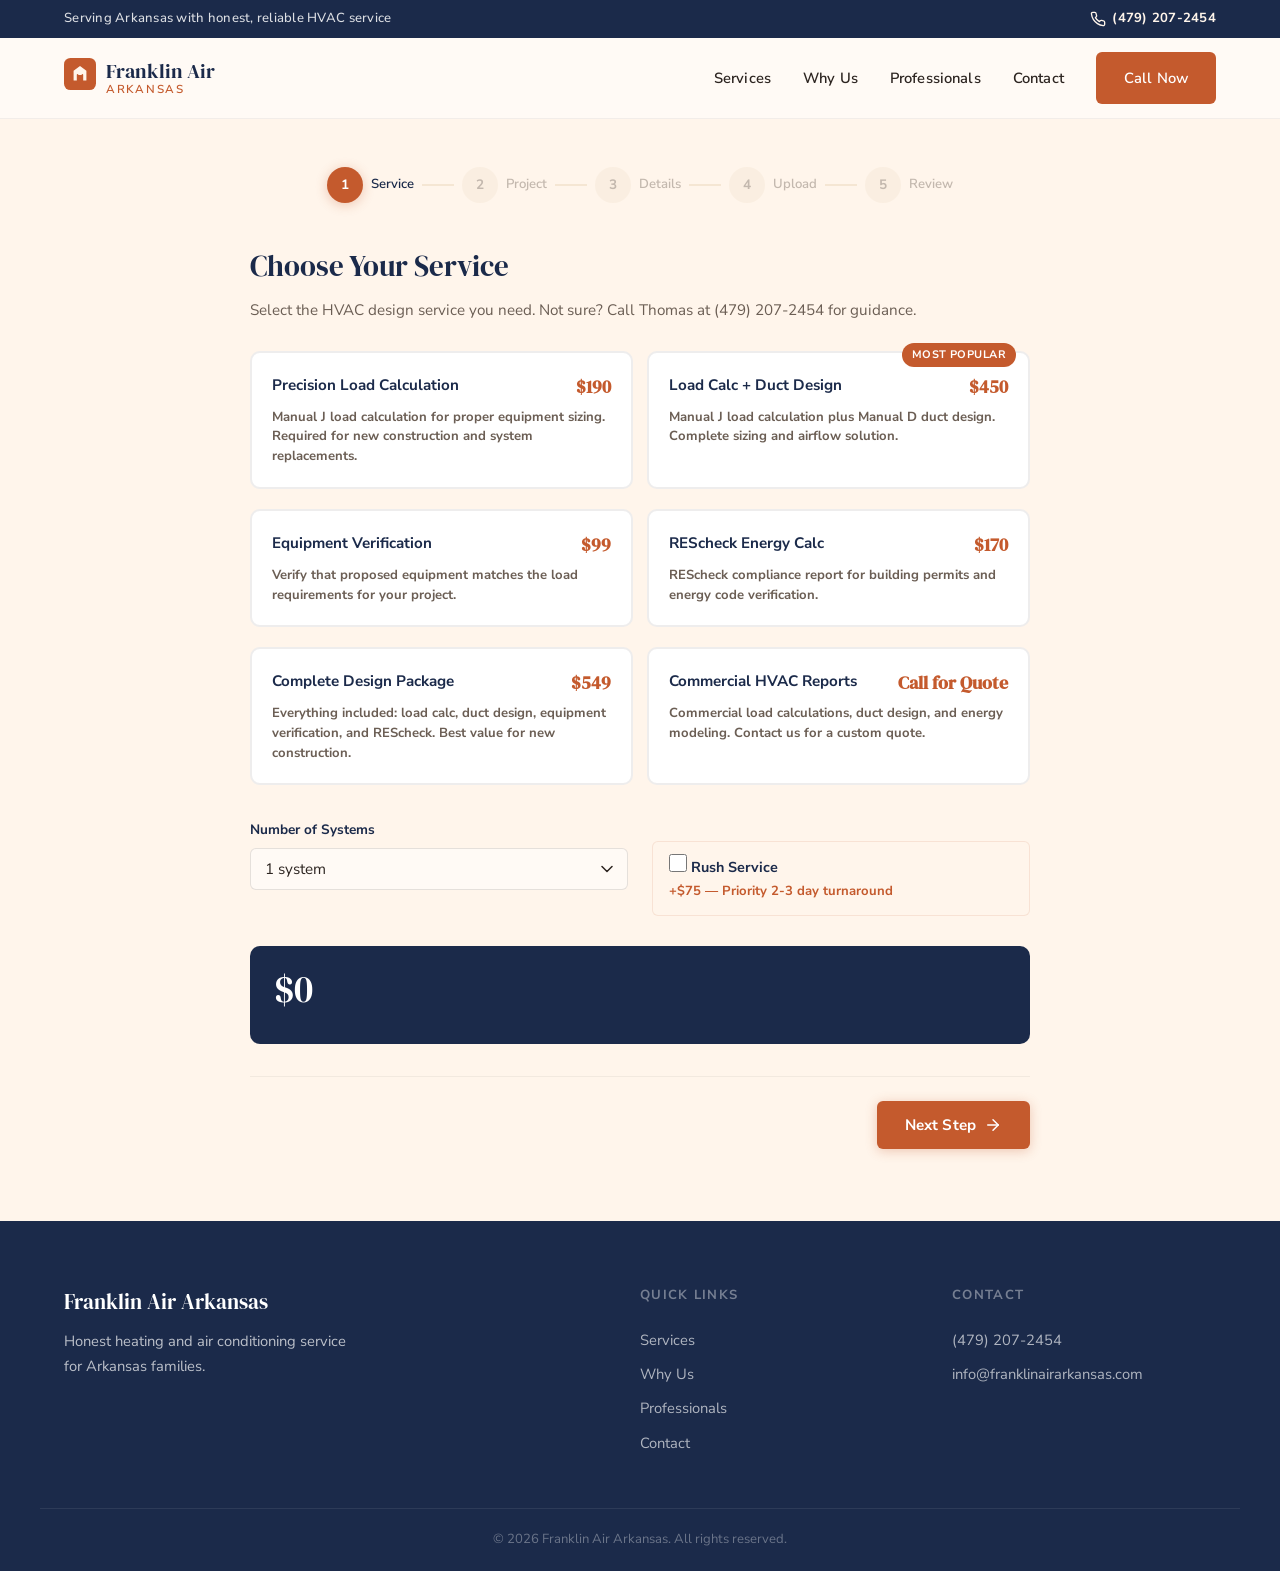
==== order.html @ 85651c77 "Add HVAC Design Order Portal — complete order wizard, customer portal, and admin dashboard Full-stac" ====
<!DOCTYPE html>
<html lang="en">
<head>
    <meta charset="UTF-8">
    <meta name="viewport" content="width=device-width, initial-scale=1.0">
    <title>Order HVAC Design Report | Franklin Air Arkansas</title>
    <meta name="description" content="Order a professional HVAC design report from Franklin Air Arkansas. Load calculations, duct design, equipment verification, and more.">

    <link rel="icon" type="image/x-icon" href="/favicon.ico">
    <link rel="icon" type="image/svg+xml" href="/favicon.svg">
    <link rel="icon" type="image/png" sizes="32x32" href="/favicon-32x32.png">
    <link rel="icon" type="image/png" sizes="16x16" href="/favicon-16x16.png">
    <link rel="apple-touch-icon" sizes="180x180" href="/apple-touch-icon.png">
    <link rel="manifest" href="/site.webmanifest">
    <meta name="theme-color" content="#C45A2D">

    <link rel="preconnect" href="https://fonts.googleapis.com">
    <link rel="preconnect" href="https://fonts.gstatic.com" crossorigin>
    <link href="https://fonts.googleapis.com/css2?family=DM+Serif+Display&family=Nunito+Sans:ital,opsz,wght@0,6..12,300..1000;1,6..12,300..1000&display=swap" rel="stylesheet">

    <link rel="stylesheet" href="css/style.css?v=5">
    <link rel="stylesheet" href="css/wizard.css?v=1">
</head>
<body>

    <!-- Top Bar -->
    <div class="top-bar">
        <div class="container top-bar-inner">
            <span class="top-bar-text">Serving Arkansas with honest, reliable HVAC service</span>
            <a href="tel:+14792072454" class="top-bar-phone">
                <svg width="16" height="16" viewBox="0 0 24 24" fill="none" stroke="currentColor" stroke-width="2" stroke-linecap="round" stroke-linejoin="round"><path d="M22 16.92v3a2 2 0 0 1-2.18 2 19.79 19.79 0 0 1-8.63-3.07 19.5 19.5 0 0 1-6-6 19.79 19.79 0 0 1-3.07-8.67A2 2 0 0 1 4.11 2h3a2 2 0 0 1 2 1.72 12.84 12.84 0 0 0 .7 2.81 2 2 0 0 1-.45 2.11L8.09 9.91a16 16 0 0 0 6 6l1.27-1.27a2 2 0 0 1 2.11-.45 12.84 12.84 0 0 0 2.81.7A2 2 0 0 1 22 16.92z"/></svg>
                (479) 207-2454
            </a>
        </div>
    </div>

    <!-- Navigation -->
    <header>
        <nav class="navbar" id="navbar">
            <div class="container nav-inner">
                <a href="/" class="logo">
                    <span class="logo-icon">
                        <svg width="32" height="32" viewBox="0 0 40 40" fill="none">
                            <rect width="40" height="40" rx="8" fill="#C45A2D"/>
                            <path d="M12 28V16l8-6 8 6v12H24v-7a1 1 0 00-1-1h-6a1 1 0 00-1 1v7h-4z" fill="#FFF5EB"/>
                            <circle cx="20" cy="18" r="2.5" stroke="#FFF5EB" stroke-width="1.5" fill="none"/>
                            <path d="M18.5 18h3M20 16.5v3" stroke="#FFF5EB" stroke-width="1"/>
                        </svg>
                    </span>
                    <span class="logo-text">
                        <span class="logo-name">Franklin Air</span>
                        <span class="logo-tagline">Arkansas</span>
                    </span>
                </a>
                <button class="nav-toggle" aria-label="Toggle navigation" id="navToggle">
                    <span></span><span></span><span></span>
                </button>
                <ul class="nav-links" id="navLinks">
                    <li><a href="/#services">Services</a></li>
                    <li><a href="/#why-us">Why Us</a></li>
                    <li><a href="/professionals.html">Professionals</a></li>
                    <li><a href="/#contact">Contact</a></li>
                    <li><a href="tel:+14792072454" class="btn btn-nav-cta">Call Now</a></li>
                </ul>
            </div>
        </nav>
    </header>

    <main>
        <section class="order-page">
            <div class="container">

                <!-- Progress Bar -->
                <div class="wizard-progress">
                    <div class="progress-step active" data-step="1">
                        <div class="step-num"><span>1</span></div>
                        <span class="step-label">Service</span>
                    </div>
                    <div class="progress-connector"></div>
                    <div class="progress-step" data-step="2">
                        <div class="step-num"><span>2</span></div>
                        <span class="step-label">Project</span>
                    </div>
                    <div class="progress-connector"></div>
                    <div class="progress-step" data-step="3">
                        <div class="step-num"><span>3</span></div>
                        <span class="step-label">Details</span>
                    </div>
                    <div class="progress-connector"></div>
                    <div class="progress-step" data-step="4">
                        <div class="step-num"><span>4</span></div>
                        <span class="step-label">Upload</span>
                    </div>
                    <div class="progress-connector"></div>
                    <div class="progress-step" data-step="5">
                        <div class="step-num"><span>5</span></div>
                        <span class="step-label">Review</span>
                    </div>
                </div>

                <div class="wizard">

                    <!-- Step 1: Service Selection -->
                    <div class="wizard-step active" data-step="1">
                        <h2>Choose Your Service</h2>
                        <p class="step-desc">Select the HVAC design service you need. Not sure? Call Thomas at (479) 207-2454 for guidance.</p>

                        <div class="service-options">
                            <label class="service-option">
                                <input type="radio" name="service_type" value="load_calc">
                                <div class="option-header">
                                    <span class="option-name">Precision Load Calculation</span>
                                    <span class="option-price">$190</span>
                                </div>
                                <div class="option-desc">Manual J load calculation for proper equipment sizing. Required for new construction and system replacements.</div>
                            </label>

                            <label class="service-option">
                                <input type="radio" name="service_type" value="load_calc_duct">
                                <span class="option-popular">Most Popular</span>
                                <div class="option-header">
                                    <span class="option-name">Load Calc + Duct Design</span>
                                    <span class="option-price">$450</span>
                                </div>
                                <div class="option-desc">Manual J load calculation plus Manual D duct design. Complete sizing and airflow solution.</div>
                            </label>

                            <label class="service-option">
                                <input type="radio" name="service_type" value="equipment_verification">
                                <div class="option-header">
                                    <span class="option-name">Equipment Verification</span>
                                    <span class="option-price">$99</span>
                                </div>
                                <div class="option-desc">Verify that proposed equipment matches the load requirements for your project.</div>
                            </label>

                            <label class="service-option">
                                <input type="radio" name="service_type" value="rescheck">
                                <div class="option-header">
                                    <span class="option-name">REScheck Energy Calc</span>
                                    <span class="option-price">$170</span>
                                </div>
                                <div class="option-desc">REScheck compliance report for building permits and energy code verification.</div>
                            </label>

                            <label class="service-option">
                                <input type="radio" name="service_type" value="complete_package">
                                <div class="option-header">
                                    <span class="option-name">Complete Design Package</span>
                                    <span class="option-price">$549</span>
                                </div>
                                <div class="option-desc">Everything included: load calc, duct design, equipment verification, and REScheck. Best value for new construction.</div>
                            </label>

                            <label class="service-option">
                                <input type="radio" name="service_type" value="commercial">
                                <div class="option-header">
                                    <span class="option-name">Commercial HVAC Reports</span>
                                    <span class="option-price">Call for Quote</span>
                                </div>
                                <div class="option-desc">Commercial load calculations, duct design, and energy modeling. Contact us for a custom quote.</div>
                            </label>
                        </div>

                        <div class="options-row">
                            <div class="option-group">
                                <label for="num_systems">Number of Systems</label>
                                <select name="num_systems" id="num_systems">
                                    <option value="1">1 system</option>
                                    <option value="2">2 systems</option>
                                    <option value="3">3 systems</option>
                                    <option value="4">4 systems</option>
                                    <option value="5">5 systems</option>
                                </select>
                            </div>
                            <div class="option-group">
                                <label class="rush-toggle">
                                    <input type="checkbox" name="rush">
                                    <span>
                                        <span class="rush-label">Rush Service</span><br>
                                        <span class="rush-price">+$75 &mdash; Priority 2-3 day turnaround</span>
                                    </span>
                                </label>
                            </div>
                        </div>

                        <div class="price-display">
                            <div class="price-amount" id="priceDisplay">$0</div>
                            <div class="price-breakdown" id="priceBreakdown"></div>
                        </div>
                    </div>

                    <!-- Step 2: Project Information -->
                    <div class="wizard-step" data-step="2">
                        <h2>Project Information</h2>
                        <p class="step-desc">Tell us about the building. This information helps Thomas produce an accurate design report.</p>

                        <div class="form-group">
                            <label for="project_type">Project Type <span class="required">*</span></label>
                            <select name="project_type" id="project_type">
                                <option value="">Select project type</option>
                                <option value="new_construction">New Construction</option>
                                <option value="existing">Existing Home</option>
                                <option value="addition">Addition / Renovation</option>
                                <option value="commercial">Commercial</option>
                            </select>
                        </div>

                        <div class="field-section">
                            <h3>Property Address</h3>
                        </div>

                        <div class="form-group">
                            <label for="address_street">Street Address <span class="required">*</span></label>
                            <input type="text" name="address_street" id="address_street" placeholder="123 Main Street">
                        </div>

                        <div class="form-row">
                            <div class="form-group">
                                <label for="address_city">City <span class="required">*</span></label>
                                <input type="text" name="address_city" id="address_city" placeholder="Fort Smith">
                            </div>
                            <div class="form-group">
                                <label for="address_state">State <span class="required">*</span></label>
                                <select name="address_state" id="address_state">
                                    <option value="">Select state</option>
                                    <option value="AR" selected>Arkansas</option>
                                    <option value="OK">Oklahoma</option>
                                    <option value="MO">Missouri</option>
                                    <option value="TX">Texas</option>
                                    <option value="TN">Tennessee</option>
                                    <option value="MS">Mississippi</option>
                                    <option value="LA">Louisiana</option>
                                    <option value="KS">Kansas</option>
                                    <option value="AL">Alabama</option>
                                    <option value="OTHER">Other</option>
                                </select>
                            </div>
                        </div>

                        <div class="form-group">
                            <label for="address_zip">ZIP Code <span class="required">*</span></label>
                            <input type="text" name="address_zip" id="address_zip" placeholder="72901" maxlength="10" style="max-width:180px;">
                        </div>

                        <div class="field-section">
                            <h3>Building Details</h3>
                        </div>

                        <div class="form-row form-row-4">
                            <div class="form-group">
                                <label for="sqft">Square Footage <span class="required">*</span></label>
                                <input type="number" name="sqft" id="sqft" placeholder="2000" min="100" max="99999">
                            </div>
                            <div class="form-group">
                                <label for="stories">Stories <span class="required">*</span></label>
                                <select name="stories" id="stories">
                                    <option value="">Select</option>
                                    <option value="1">1</option>
                                    <option value="1.5">1.5</option>
                                    <option value="2">2</option>
                                    <option value="2.5">2.5</option>
                                    <option value="3">3</option>
                                </select>
                            </div>
                            <div class="form-group">
                                <label for="bedrooms">Bedrooms <span class="required">*</span></label>
                                <select name="bedrooms" id="bedrooms">
                                    <option value="">Select</option>
                                    <option value="1">1</option>
                                    <option value="2">2</option>
                                    <option value="3">3</option>
                                    <option value="4">4</option>
                                    <option value="5">5</option>
                                    <option value="6+">6+</option>
                                </select>
                            </div>
                            <div class="form-group">
                                <label for="bathrooms">Bathrooms <span class="required">*</span></label>
                                <select name="bathrooms" id="bathrooms">
                                    <option value="">Select</option>
                                    <option value="1">1</option>
                                    <option value="1.5">1.5</option>
                                    <option value="2">2</option>
                                    <option value="2.5">2.5</option>
                                    <option value="3">3</option>
                                    <option value="3.5">3.5</option>
                                    <option value="4+">4+</option>
                                </select>
                            </div>
                        </div>

                        <div class="form-row">
                            <div class="form-group">
                                <label for="foundation">Foundation Type <span class="required">*</span></label>
                                <select name="foundation" id="foundation">
                                    <option value="">Select foundation</option>
                                    <option value="slab">Slab on Grade</option>
                                    <option value="crawlspace">Crawl Space</option>
                                    <option value="basement">Basement</option>
                                    <option value="pier">Pier and Beam</option>
                                    <option value="mixed">Mixed / Combination</option>
                                </select>
                            </div>
                            <div class="form-group" id="yearBuiltGroup" style="display:none;">
                                <label for="year_built">Year Built <span class="optional">(optional)</span></label>
                                <input type="number" name="year_built" id="year_built" placeholder="1995" min="1900" max="2030">
                            </div>
                        </div>
                    </div>

                    <!-- Step 3: Additional Details -->
                    <div class="wizard-step" data-step="3">
                        <h2>Additional Details</h2>
                        <p class="step-desc">These details help us produce the most accurate report. Fill in what you can.</p>

                        <div id="loadCalcFields">
                            <div class="field-section">
                                <h3>Building Envelope</h3>
                                <p>Information about insulation, windows, and construction</p>
                            </div>

                            <div class="form-row">
                                <div class="form-group">
                                    <label for="wall_insulation">Wall Insulation <span class="optional">(optional)</span></label>
                                    <select name="wall_insulation" id="wall_insulation">
                                        <option value="">Not sure / Unknown</option>
                                        <option value="r13">R-13 (2x4 walls)</option>
                                        <option value="r19">R-19 (2x6 walls)</option>
                                        <option value="r21">R-21 (2x6 high-density)</option>
                                        <option value="spray_foam">Spray Foam</option>
                                        <option value="none">None / Uninsulated</option>
                                    </select>
                                </div>
                                <div class="form-group">
                                    <label for="attic_insulation">Attic Insulation <span class="optional">(optional)</span></label>
                                    <select name="attic_insulation" id="attic_insulation">
                                        <option value="">Not sure / Unknown</option>
                                        <option value="r30">R-30</option>
                                        <option value="r38">R-38</option>
                                        <option value="r49">R-49</option>
                                        <option value="spray_foam">Spray Foam</option>
                                        <option value="none">None / Uninsulated</option>
                                    </select>
                                </div>
                            </div>

                            <div class="form-row">
                                <div class="form-group">
                                    <label for="window_type">Window Type <span class="optional">(optional)</span></label>
                                    <select name="window_type" id="window_type">
                                        <option value="">Not sure / Unknown</option>
                                        <option value="single">Single Pane</option>
                                        <option value="double">Double Pane</option>
                                        <option value="double_lowe">Double Pane Low-E</option>
                                        <option value="triple">Triple Pane</option>
                                    </select>
                                </div>
                                <div class="form-group">
                                    <label for="garage">Garage <span class="optional">(optional)</span></label>
                                    <select name="garage" id="garage">
                                        <option value="">Select</option>
                                        <option value="none">No Garage</option>
                                        <option value="attached">Attached</option>
                                        <option value="detached">Detached</option>
                                    </select>
                                </div>
                            </div>
                        </div>

                        <div id="equipmentFields" style="display:none;">
                            <div class="field-section">
                                <h3>Equipment Information</h3>
                                <p>Details about the proposed or existing equipment</p>
                            </div>

                            <div class="form-row">
                                <div class="form-group">
                                    <label for="equipment_brand">Equipment Brand <span class="optional">(optional)</span></label>
                                    <input type="text" name="equipment_brand" id="equipment_brand" placeholder="e.g., Carrier, Trane, Lennox">
                                </div>
                                <div class="form-group">
                                    <label for="equipment_model">Model Number <span class="optional">(optional)</span></label>
                                    <input type="text" name="equipment_model" id="equipment_model" placeholder="Model number">
                                </div>
                            </div>

                            <div class="form-group">
                                <label for="equipment_tonnage">Proposed Tonnage <span class="optional">(optional)</span></label>
                                <select name="equipment_tonnage" id="equipment_tonnage">
                                    <option value="">Not sure</option>
                                    <option value="1.5">1.5 Ton</option>
                                    <option value="2">2 Ton</option>
                                    <option value="2.5">2.5 Ton</option>
                                    <option value="3">3 Ton</option>
                                    <option value="3.5">3.5 Ton</option>
                                    <option value="4">4 Ton</option>
                                    <option value="5">5 Ton</option>
                                </select>
                            </div>
                        </div>

                        <div id="rescheckFields" style="display:none;">
                            <div class="field-section">
                                <h3>Energy Code Details</h3>
                                <p>Information needed for REScheck compliance</p>
                            </div>

                            <div class="form-group">
                                <label for="energy_code">Energy Code <span class="optional">(optional)</span></label>
                                <select name="energy_code" id="energy_code">
                                    <option value="">Not sure / Default for area</option>
                                    <option value="iecc2009">2009 IECC</option>
                                    <option value="iecc2012">2012 IECC</option>
                                    <option value="iecc2015">2015 IECC</option>
                                    <option value="iecc2018">2018 IECC</option>
                                    <option value="iecc2021">2021 IECC</option>
                                </select>
                            </div>
                        </div>

                        <div class="field-section">
                            <h3>Additional Notes</h3>
                        </div>

                        <div class="form-group">
                            <label for="notes">Anything else we should know? <span class="optional">(optional)</span></label>
                            <textarea name="notes" id="notes" rows="4" placeholder="Special requirements, deadlines, questions, existing equipment details, etc."></textarea>
                        </div>
                    </div>

                    <!-- Step 4: File Upload -->
                    <div class="wizard-step" data-step="4">
                        <h2>Upload Floor Plans</h2>
                        <p class="step-desc">Upload your floor plans, blueprints, or building drawings. PDF files work best. You can also email them later.</p>

                        <div class="file-dropzone" id="fileDropzone">
                            <div class="drop-icon">
                                <svg width="48" height="48" viewBox="0 0 24 24" fill="none" stroke="currentColor" stroke-width="1.5" stroke-linecap="round" stroke-linejoin="round">
                                    <path d="M21 15v4a2 2 0 01-2 2H5a2 2 0 01-2-2v-4"/>
                                    <polyline points="17 8 12 3 7 8"/>
                                    <line x1="12" y1="3" x2="12" y2="15"/>
                                </svg>
                            </div>
                            <div class="drop-text">Drop files here or click to browse</div>
                            <div class="drop-hint">PDF, JPG, or PNG up to 10MB each (max 5 files)</div>
                            <input type="file" id="fileInput" accept=".pdf,.jpg,.jpeg,.png,.gif,.webp" multiple style="display:none;">
                        </div>

                        <div class="file-list" id="fileList"></div>

                        <label class="email-later-check">
                            <input type="checkbox" name="email_plans_later">
                            I'll email my floor plans to info@franklinairarkansas.com later
                        </label>
                    </div>

                    <!-- Step 5: Review & Submit -->
                    <div class="wizard-step" data-step="5">
                        <h2>Review &amp; Submit</h2>
                        <p class="step-desc">Review your order details, provide your contact information, and submit.</p>

                        <div class="review-summary" id="reviewSummary"></div>

                        <div class="field-section">
                            <h3>Your Information</h3>
                        </div>

                        <div class="form-row">
                            <div class="form-group">
                                <label for="customer_name">Full Name <span class="required">*</span></label>
                                <input type="text" name="customer_name" id="customer_name" placeholder="Your full name" autocomplete="name">
                            </div>
                            <div class="form-group">
                                <label for="customer_email">Email <span class="required">*</span></label>
                                <input type="email" name="customer_email" id="customer_email" placeholder="you@example.com" autocomplete="email">
                            </div>
                        </div>

                        <div class="form-row">
                            <div class="form-group">
                                <label for="customer_phone">Phone <span class="required">*</span></label>
                                <input type="tel" name="customer_phone" id="customer_phone" placeholder="(479) 555-1234" autocomplete="tel">
                            </div>
                            <div class="form-group">
                                <label for="customer_company">Company <span class="optional">(optional)</span></label>
                                <input type="text" name="customer_company" id="customer_company" placeholder="Company name" autocomplete="organization">
                            </div>
                        </div>

                        <div class="terms-check">
                            <input type="checkbox" name="terms" id="terms">
                            <label for="terms">I agree that this is a service order. Payment details will be provided after Thomas reviews the project. Standard turnaround is 5&ndash;7 business days (rush: 2&ndash;3 days).</label>
                        </div>

                        <div id="wizardStatus" class="wizard-status"></div>
                    </div>

                    <!-- Navigation -->
                    <div class="wizard-nav">
                        <button type="button" id="wizardPrev" class="btn btn-outline-dark" style="display:none;">
                            <svg width="18" height="18" viewBox="0 0 24 24" fill="none" stroke="currentColor" stroke-width="2" stroke-linecap="round" stroke-linejoin="round"><line x1="19" y1="12" x2="5" y2="12"/><polyline points="12 19 5 12 12 5"/></svg>
                            Previous
                        </button>
                        <span></span>
                        <button type="button" id="wizardNext" class="btn btn-primary">
                            Next Step
                            <svg width="18" height="18" viewBox="0 0 24 24" fill="none" stroke="currentColor" stroke-width="2" stroke-linecap="round" stroke-linejoin="round"><line x1="5" y1="12" x2="19" y2="12"/><polyline points="12 5 19 12 12 19"/></svg>
                        </button>
                        <button type="button" id="wizardSubmit" class="btn btn-primary" style="display:none;">
                            Submit Order
                            <svg width="18" height="18" viewBox="0 0 24 24" fill="none" stroke="currentColor" stroke-width="2" stroke-linecap="round" stroke-linejoin="round"><polyline points="20 6 9 17 4 12"/></svg>
                        </button>
                    </div>

                </div>
            </div>
        </section>
    </main>

    <!-- Footer -->
    <footer class="footer">
        <div class="container footer-inner">
            <div class="footer-brand">
                <span class="footer-logo">Franklin Air Arkansas</span>
                <p>Honest heating and air conditioning service for Arkansas families.</p>
            </div>
            <div class="footer-links">
                <h4>Quick Links</h4>
                <a href="/#services">Services</a>
                <a href="/#why-us">Why Us</a>
                <a href="/professionals.html">Professionals</a>
                <a href="/#contact">Contact</a>
            </div>
            <div class="footer-contact">
                <h4>Contact</h4>
                <a href="tel:+14792072454">(479) 207-2454</a>
                <a href="mailto:info&#64;franklinairarkansas.com">info&#64;franklinairarkansas.com</a>
            </div>
        </div>
        <div class="footer-bottom">
            <div class="container">
                <p>&copy; 2026 Franklin Air Arkansas. All rights reserved.</p>
            </div>
        </div>
    </footer>

    <script src="js/main.js?v=5"></script>
    <script src="js/wizard.js?v=1"></script>
</body>
</html>
---- css/style.css ----
/* ============================================
   FRANKLIN AIR ARKANSAS
   Warm Southern Professional HVAC
   ============================================ */

/* --- Reset & Variables --- */
*, *::before, *::after {
    margin: 0;
    padding: 0;
    box-sizing: border-box;
}

:root {
    /* Warm earth tones - trustworthy, approachable, professional */
    --copper: #C45A2D;
    --copper-dark: #A3461E;
    --copper-light: #D97B4F;
    --navy: #1B2A4A;
    --navy-light: #2A3D6B;
    --cream: #FFF5EB;
    --cream-dark: #F5E6D3;
    --warm-white: #FFFAF5;
    --warm-gray: #6B5E54;
    --warm-gray-light: #9B8E84;
    --charcoal: #2C2420;
    --success: #3D8B5E;
    --shadow-sm: 0 1px 3px rgba(44, 36, 32, 0.08);
    --shadow-md: 0 4px 16px rgba(44, 36, 32, 0.1);
    --shadow-lg: 0 8px 32px rgba(44, 36, 32, 0.12);
    --shadow-xl: 0 16px 48px rgba(44, 36, 32, 0.16);
    --radius-sm: 6px;
    --radius-md: 10px;
    --radius-lg: 16px;
    --radius-xl: 24px;
    --font-display: 'DM Serif Display', Georgia, serif;
    --font-body: 'Nunito Sans', -apple-system, BlinkMacSystemFont, sans-serif;
}

html {
    scroll-behavior: smooth;
    -webkit-font-smoothing: antialiased;
}

body {
    font-family: var(--font-body);
    line-height: 1.65;
    color: var(--charcoal);
    background: var(--warm-white);
    overflow-x: hidden;
}

.container {
    max-width: 1200px;
    margin: 0 auto;
    padding: 0 24px;
}

img { max-width: 100%; display: block; }
a { color: inherit; }

/* --- Animations --- */
@keyframes fadeInUp {
    from { opacity: 0; transform: translateY(24px); }
    to { opacity: 1; transform: translateY(0); }
}

@keyframes fadeIn {
    from { opacity: 0; }
    to { opacity: 1; }
}

@keyframes slideDown {
    from { opacity: 0; transform: translateY(-12px); }
    to { opacity: 1; transform: translateY(0); }
}

@keyframes pulse {
    0%, 100% { transform: scale(1); }
    50% { transform: scale(1.05); }
}

@keyframes shimmer {
    0% { background-position: -200% 0; }
    100% { background-position: 200% 0; }
}

[data-animate] {
    opacity: 0;
    transform: translateY(24px);
    transition: opacity 0.6s ease, transform 0.6s ease;
    animation: fadeInUp 0.6s ease forwards;
    animation-delay: 0.3s;
}

[data-animate].js-ready {
    animation: none;
}

[data-animate].visible {
    opacity: 1;
    transform: translateY(0);
}

/* --- Top Bar --- */
.top-bar {
    background: var(--navy);
    color: rgba(255,255,255,0.85);
    font-size: 0.82rem;
    letter-spacing: 0.02em;
    font-weight: 500;
}

.top-bar-inner {
    display: flex;
    justify-content: space-between;
    align-items: center;
    padding: 8px 24px;
}

.top-bar-phone {
    display: flex;
    align-items: center;
    gap: 6px;
    color: var(--cream);
    text-decoration: none;
    font-weight: 700;
    transition: color 0.2s;
}

.top-bar-phone:hover {
    color: var(--copper-light);
}

/* --- Navigation --- */
.navbar {
    background: var(--warm-white);
    position: sticky;
    top: 0;
    z-index: 1000;
    border-bottom: 1px solid rgba(44,36,32,0.06);
    transition: box-shadow 0.3s, background 0.3s;
}

.navbar.scrolled {
    box-shadow: var(--shadow-md);
    background: rgba(255,250,245,0.97);
    backdrop-filter: blur(8px);
    -webkit-backdrop-filter: blur(8px);
}

.nav-inner {
    display: flex;
    justify-content: space-between;
    align-items: center;
    padding: 14px 24px;
}

.logo {
    display: flex;
    align-items: center;
    gap: 10px;
    text-decoration: none;
}

.logo-text {
    display: flex;
    flex-direction: column;
    line-height: 1.15;
}

.logo-name {
    font-family: var(--font-display);
    font-size: 1.25rem;
    color: var(--navy);
}

.logo-tagline {
    font-size: 0.72rem;
    font-weight: 600;
    color: var(--copper);
    letter-spacing: 0.15em;
    text-transform: uppercase;
}

.nav-links {
    list-style: none;
    display: flex;
    gap: 32px;
    align-items: center;
}

.nav-links a {
    text-decoration: none;
    color: var(--charcoal);
    font-weight: 600;
    font-size: 0.92rem;
    letter-spacing: 0.01em;
    position: relative;
    transition: color 0.2s;
}

.nav-links a:not(.btn)::after {
    content: '';
    position: absolute;
    bottom: -4px;
    left: 0;
    width: 0;
    height: 2px;
    background: var(--copper);
    border-radius: 2px;
    transition: width 0.3s ease;
}

.nav-links a:not(.btn):hover {
    color: var(--copper);
}

.nav-links a:not(.btn):hover::after {
    width: 100%;
}

.btn-nav-cta {
    background: var(--copper);
    color: #fff !important;
    padding: 10px 22px;
    border-radius: var(--radius-sm);
    font-weight: 700;
    font-size: 0.88rem;
    transition: background 0.2s, transform 0.15s;
}

.btn-nav-cta:hover {
    background: var(--copper-dark);
    transform: translateY(-1px);
}

.btn-nav-cta::after { display: none !important; }

.nav-toggle {
    display: none;
    flex-direction: column;
    gap: 5px;
    background: none;
    border: none;
    cursor: pointer;
    padding: 4px;
}

.nav-toggle span {
    width: 24px;
    height: 2.5px;
    background: var(--charcoal);
    border-radius: 2px;
    transition: 0.3s;
}

/* --- Buttons --- */
.btn {
    display: inline-flex;
    align-items: center;
    gap: 8px;
    padding: 14px 28px;
    border-radius: var(--radius-sm);
    text-decoration: none;
    font-weight: 700;
    font-size: 0.95rem;
    letter-spacing: 0.01em;
    transition: all 0.25s ease;
    cursor: pointer;
    border: none;
    font-family: var(--font-body);
}

.btn-lg {
    padding: 16px 32px;
    font-size: 1.02rem;
}

.btn-primary {
    background: var(--copper);
    color: #fff;
    box-shadow: 0 2px 12px rgba(196, 90, 45, 0.3);
}

.btn-primary:hover {
    background: var(--copper-dark);
    box-shadow: 0 4px 20px rgba(196, 90, 45, 0.4);
    transform: translateY(-2px);
}

.btn-outline {
    background: transparent;
    color: #fff;
    border: 2px solid rgba(255,255,255,0.5);
}

.btn-outline:hover {
    background: rgba(255,255,255,0.12);
    border-color: #fff;
}

/* --- Hero --- */
.hero {
    position: relative;
    padding: 72px 0 64px;
    overflow: hidden;
    background: var(--navy);
    color: #fff;
}

.hero-bg {
    position: absolute;
    inset: 0;
    background:
        radial-gradient(ellipse 80% 60% at 70% 20%, rgba(196, 90, 45, 0.2) 0%, transparent 60%),
        radial-gradient(ellipse 60% 80% at 20% 80%, rgba(42, 61, 107, 0.4) 0%, transparent 60%),
        linear-gradient(175deg, #1B2A4A 0%, #162240 40%, #1A2844 100%);
    z-index: 0;
}

.hero-bg::before {
    content: '';
    position: absolute;
    inset: 0;
    background-image:
        radial-gradient(rgba(255,255,255,0.04) 1px, transparent 1px);
    background-size: 24px 24px;
    z-index: 1;
}

.hero-bg::after {
    content: '';
    position: absolute;
    bottom: -2px;
    left: 0;
    right: 0;
    height: 80px;
    background: linear-gradient(to top, var(--warm-white), transparent);
    z-index: 2;
}

.hero .container {
    display: flex;
    align-items: center;
    gap: 48px;
}

.hero-content {
    position: relative;
    z-index: 3;
    flex: 1;
    min-width: 0;
}

.hero-image {
    position: relative;
    z-index: 3;
    flex: 0 0 420px;
    border-radius: var(--radius-xl);
    overflow: hidden;
    box-shadow: 0 20px 60px rgba(0,0,0,0.3);
}

.hero-image img {
    width: 100%;
    height: 380px;
    object-fit: cover;
    display: block;
}

.hero-badge {
    display: inline-block;
    background: rgba(196, 90, 45, 0.2);
    border: 1px solid rgba(196, 90, 45, 0.4);
    color: var(--copper-light);
    padding: 6px 16px;
    border-radius: 50px;
    font-size: 0.82rem;
    font-weight: 700;
    letter-spacing: 0.06em;
    text-transform: uppercase;
    margin-bottom: 24px;
    animation: fadeInUp 0.6s ease both;
}

.hero h1 {
    font-family: var(--font-display);
    font-size: 3.4rem;
    line-height: 1.12;
    margin-bottom: 20px;
    font-weight: 400;
    animation: fadeInUp 0.6s ease 0.1s both;
}

.hero-accent {
    color: var(--copper-light);
}

.hero-sub {
    font-size: 1.12rem;
    line-height: 1.7;
    color: rgba(255,255,255,0.75);
    margin-bottom: 36px;
    max-width: 600px;
    animation: fadeInUp 0.6s ease 0.2s both;
}

.hero-actions {
    display: flex;
    gap: 14px;
    flex-wrap: wrap;
    margin-bottom: 48px;
    animation: fadeInUp 0.6s ease 0.3s both;
}

.hero-trust {
    display: flex;
    gap: 28px;
    flex-wrap: wrap;
    animation: fadeInUp 0.6s ease 0.4s both;
}

.trust-item {
    display: flex;
    align-items: center;
    gap: 6px;
    font-size: 0.85rem;
    font-weight: 600;
    color: rgba(255,255,255,0.6);
}

.trust-item svg {
    color: var(--copper-light);
    width: 14px;
    height: 14px;
}

/* --- Section Headers --- */
.section-header {
    text-align: center;
    margin-bottom: 44px;
}

.section-label {
    display: inline-block;
    font-size: 0.78rem;
    font-weight: 700;
    letter-spacing: 0.14em;
    text-transform: uppercase;
    color: var(--copper);
    margin-bottom: 12px;
}

.section-header h2 {
    font-family: var(--font-display);
    font-size: 2.4rem;
    line-height: 1.2;
    color: var(--navy);
    margin-bottom: 16px;
    font-weight: 400;
}

.section-desc {
    font-size: 1.05rem;
    color: var(--warm-gray);
    max-width: 580px;
    margin: 0 auto;
    line-height: 1.7;
}

/* --- Services --- */
.services {
    padding: 72px 0 64px;
    background: var(--warm-white);
}

.services-grid {
    display: grid;
    grid-template-columns: repeat(4, 1fr);
    gap: 20px;
}

.service-card {
    background: #fff;
    padding: 32px 24px;
    border-radius: var(--radius-lg);
    border: 1px solid rgba(44,36,32,0.06);
    transition: transform 0.3s ease, box-shadow 0.3s ease;
    position: relative;
    overflow: hidden;
}

.service-card::before {
    content: '';
    position: absolute;
    top: 0;
    left: 0;
    width: 4px;
    height: 0;
    background: var(--copper);
    border-radius: 0 4px 4px 0;
    transition: height 0.4s ease;
}

.service-card:hover {
    transform: translateY(-4px);
    box-shadow: var(--shadow-lg);
}

.service-card:hover::before {
    height: 100%;
}

.service-icon {
    width: 56px;
    height: 56px;
    border-radius: var(--radius-md);
    background: var(--cream);
    display: flex;
    align-items: center;
    justify-content: center;
    margin-bottom: 20px;
    color: var(--copper);
    transition: background 0.3s, color 0.3s;
}

.service-card:hover .service-icon {
    background: var(--copper);
    color: #fff;
}

.service-card h3 {
    font-family: var(--font-display);
    font-size: 1.25rem;
    color: var(--navy);
    margin-bottom: 10px;
    font-weight: 400;
}

.service-card p {
    color: var(--warm-gray);
    font-size: 0.94rem;
    line-height: 1.65;
}

/* --- Why Choose Us --- */
.why-us {
    padding: 72px 0;
    background: var(--cream);
    position: relative;
}

.why-us::before {
    content: '';
    position: absolute;
    top: 0;
    left: 0;
    right: 0;
    height: 1px;
    background: linear-gradient(to right, transparent, rgba(196,90,45,0.2), transparent);
}

.why-grid {
    display: grid;
    grid-template-columns: repeat(3, 1fr);
    gap: 28px;
}

.why-card {
    background: #fff;
    padding: 40px 32px;
    border-radius: var(--radius-lg);
    box-shadow: var(--shadow-sm);
    transition: transform 0.3s, box-shadow 0.3s;
}

.why-card:hover {
    transform: translateY(-4px);
    box-shadow: var(--shadow-lg);
}

.why-number {
    font-family: var(--font-display);
    font-size: 2.4rem;
    color: var(--copper);
    opacity: 0.25;
    margin-bottom: 16px;
    line-height: 1;
}

.why-card h3 {
    font-family: var(--font-display);
    font-size: 1.2rem;
    color: var(--navy);
    margin-bottom: 12px;
    font-weight: 400;
}

.why-card p {
    color: var(--warm-gray);
    font-size: 0.94rem;
    line-height: 1.65;
}

/* --- About --- */
.about {
    padding: 72px 0;
    background: var(--warm-white);
}

.about-inner {
    display: grid;
    grid-template-columns: 1fr 1fr;
    gap: 64px;
    align-items: center;
}

.about-text .section-label {
    display: block;
    text-align: left;
}

.about-text h2 {
    font-family: var(--font-display);
    font-size: 2.2rem;
    color: var(--navy);
    margin-bottom: 20px;
    font-weight: 400;
}

.about-text p {
    color: var(--warm-gray);
    font-size: 1rem;
    line-height: 1.75;
    margin-bottom: 16px;
}

.about-text .btn {
    margin-top: 12px;
}

.about-visual {
    display: flex;
    flex-direction: column;
    gap: 24px;
}

.about-image {
    border-radius: var(--radius-lg);
    overflow: hidden;
    box-shadow: var(--shadow-lg);
}

.about-image img {
    width: 100%;
    height: 280px;
    object-fit: cover;
    display: block;
}

.about-stats {
    display: grid;
    grid-template-columns: 1fr 1fr;
    gap: 20px;
}

.stat-card {
    background: var(--cream);
    border-radius: var(--radius-md);
    padding: 28px 24px;
    display: flex;
    flex-direction: column;
    gap: 14px;
    transition: transform 0.3s, box-shadow 0.3s;
    border: 1px solid rgba(196, 90, 45, 0.08);
}

.stat-card:hover {
    transform: translateY(-3px);
    box-shadow: var(--shadow-md);
}

.stat-icon {
    color: var(--copper);
}

.stat-label {
    font-weight: 700;
    font-size: 0.9rem;
    color: var(--navy);
    line-height: 1.3;
}

/* --- CTA Banner --- */
.cta-banner {
    background: var(--copper);
    padding: 64px 0;
    position: relative;
    overflow: hidden;
}

.cta-banner::before {
    content: '';
    position: absolute;
    inset: 0;
    background:
        radial-gradient(ellipse at 0% 50%, rgba(255,255,255,0.08), transparent 50%),
        radial-gradient(ellipse at 100% 50%, rgba(0,0,0,0.1), transparent 50%);
}

.cta-inner {
    position: relative;
    display: flex;
    justify-content: space-between;
    align-items: center;
    gap: 32px;
}

.cta-text h2 {
    font-family: var(--font-display);
    font-size: 2rem;
    color: #fff;
    margin-bottom: 6px;
    font-weight: 400;
}

.cta-text p {
    color: rgba(255,255,255,0.8);
    font-size: 1.05rem;
}

.cta-actions {
    display: flex;
    gap: 14px;
    flex-shrink: 0;
}

.btn-cta {
    background: #fff;
    color: var(--copper);
    padding: 16px 28px;
    border-radius: var(--radius-sm);
    font-weight: 700;
    font-size: 1.02rem;
    text-decoration: none;
    display: inline-flex;
    align-items: center;
    gap: 8px;
    transition: transform 0.2s, box-shadow 0.2s;
    box-shadow: 0 2px 12px rgba(0,0,0,0.15);
}

.btn-cta:hover {
    transform: translateY(-2px);
    box-shadow: 0 4px 20px rgba(0,0,0,0.2);
}

.btn-cta-outline {
    background: transparent;
    color: #fff;
    padding: 14px 28px;
    border: 2px solid rgba(255,255,255,0.4);
    border-radius: var(--radius-sm);
    font-weight: 700;
    font-size: 1.02rem;
    text-decoration: none;
    display: inline-flex;
    align-items: center;
    transition: all 0.2s;
}

.btn-cta-outline:hover {
    background: rgba(255,255,255,0.12);
    border-color: #fff;
}

/* --- Contact --- */
.contact {
    padding: 72px 0;
    background: var(--cream);
}

.contact-layout {
    display: grid;
    grid-template-columns: 1fr 1fr;
    gap: 40px;
    align-items: start;
}

.contact-info {
    display: flex;
    flex-direction: column;
    gap: 20px;
}

.contact-card {
    background: #fff;
    padding: 28px 24px;
    border-radius: var(--radius-lg);
    text-align: center;
    box-shadow: var(--shadow-sm);
    transition: transform 0.3s, box-shadow 0.3s;
}

.contact-card:hover {
    transform: translateY(-4px);
    box-shadow: var(--shadow-lg);
}

.contact-card-icon {
    width: 52px;
    height: 52px;
    border-radius: 50%;
    background: var(--cream);
    display: flex;
    align-items: center;
    justify-content: center;
    margin: 0 auto 14px;
    color: var(--copper);
}

.contact-card h3 {
    font-family: var(--font-display);
    font-size: 1.1rem;
    color: var(--navy);
    margin-bottom: 8px;
    font-weight: 400;
}

.contact-link-big {
    font-size: 1.05rem;
    font-weight: 700;
    color: var(--copper);
    text-decoration: none;
    display: block;
    margin-bottom: 4px;
    transition: color 0.2s;
}

.contact-link-big:hover {
    color: var(--copper-dark);
}

.contact-card p {
    color: var(--warm-gray-light);
    font-size: 0.85rem;
}

/* --- Contact Form --- */
.contact-form-wrap {
    background: #fff;
    padding: 36px 32px;
    border-radius: var(--radius-lg);
    box-shadow: var(--shadow-md);
}

.contact-form .form-row {
    display: grid;
    grid-template-columns: 1fr 1fr;
    gap: 16px;
}

.contact-form .form-group {
    margin-bottom: 18px;
}

.contact-form label {
    display: block;
    font-size: 0.85rem;
    font-weight: 700;
    color: var(--navy);
    margin-bottom: 6px;
}

.contact-form label .required {
    color: var(--copper);
}

.contact-form input,
.contact-form select,
.contact-form textarea {
    width: 100%;
    padding: 12px 14px;
    font-family: var(--font-body);
    font-size: 0.95rem;
    color: var(--charcoal);
    background: var(--warm-white);
    border: 1.5px solid rgba(44,36,32,0.12);
    border-radius: var(--radius-sm);
    transition: border-color 0.2s, box-shadow 0.2s;
    box-sizing: border-box;
}

.contact-form input:focus,
.contact-form select:focus,
.contact-form textarea:focus {
    outline: none;
    border-color: var(--copper);
    box-shadow: 0 0 0 3px rgba(196,90,45,0.12);
}

.contact-form input::placeholder,
.contact-form textarea::placeholder {
    color: rgba(44,36,32,0.35);
}

.contact-form select {
    appearance: none;
    background-image: url("data:image/svg+xml,%3Csvg width='12' height='8' viewBox='0 0 12 8' fill='none' xmlns='http://www.w3.org/2000/svg'%3E%3Cpath d='M1 1.5L6 6.5L11 1.5' stroke='%232C2420' stroke-width='1.5' stroke-linecap='round' stroke-linejoin='round'/%3E%3C/svg%3E");
    background-repeat: no-repeat;
    background-position: right 14px center;
    padding-right: 40px;
    cursor: pointer;
}

.contact-form textarea {
    resize: vertical;
    min-height: 100px;
}

.contact-submit {
    width: 100%;
    display: flex;
    align-items: center;
    justify-content: center;
    gap: 8px;
    padding: 14px 24px;
    font-size: 1rem;
    font-weight: 700;
    cursor: pointer;
}

.contact-submit:disabled {
    opacity: 0.6;
    cursor: not-allowed;
}

.contact-submit.sending span {
    display: none;
}

.contact-submit.sending::after {
    content: 'Sending...';
}

.contact-status {
    margin-top: 14px;
    padding: 0;
    font-size: 0.9rem;
    text-align: center;
    border-radius: var(--radius-sm);
    transition: all 0.3s;
}

.contact-status.success {
    padding: 12px 16px;
    background: #e8f5e9;
    color: #2e7d32;
    border: 1px solid #a5d6a7;
}

.contact-status.error {
    padding: 12px 16px;
    background: #fbe9e7;
    color: #c62828;
    border: 1px solid #ef9a9a;
}

/* --- Footer --- */
.footer {
    background: var(--navy);
    color: rgba(255,255,255,0.7);
    padding-top: 64px;
}

.footer-inner {
    display: grid;
    grid-template-columns: 2fr 1fr 1fr;
    gap: 48px;
    padding-bottom: 48px;
    border-bottom: 1px solid rgba(255,255,255,0.08);
}

.footer-logo {
    font-family: var(--font-display);
    font-size: 1.3rem;
    color: #fff;
    display: block;
    margin-bottom: 10px;
}

.footer-brand p {
    font-size: 0.92rem;
    max-width: 300px;
    line-height: 1.65;
}

.footer-links h4,
.footer-contact h4 {
    font-size: 0.82rem;
    font-weight: 700;
    letter-spacing: 0.1em;
    text-transform: uppercase;
    color: rgba(255,255,255,0.4);
    margin-bottom: 16px;
}

.footer-links a,
.footer-contact a {
    display: block;
    font-size: 0.92rem;
    text-decoration: none;
    color: rgba(255,255,255,0.65);
    padding: 5px 0;
    transition: color 0.2s;
}

.footer-links a:hover,
.footer-contact a:hover {
    color: var(--copper-light);
}

.footer-bottom {
    padding: 20px 0;
    text-align: center;
}

.footer-bottom p {
    font-size: 0.82rem;
    color: rgba(255,255,255,0.35);
}

/* --- Sticky Mobile CTA --- */
.mobile-cta {
    display: none;
    position: fixed;
    bottom: 0;
    left: 0;
    right: 0;
    z-index: 999;
    padding: 12px 16px;
    background: var(--warm-white);
    border-top: 1px solid rgba(44,36,32,0.08);
    box-shadow: 0 -4px 20px rgba(0,0,0,0.1);
}

.mobile-cta-btn {
    display: flex;
    align-items: center;
    justify-content: center;
    gap: 8px;
    width: 100%;
    padding: 16px;
    background: var(--copper);
    color: #fff;
    font-weight: 700;
    font-size: 1.05rem;
    border-radius: var(--radius-sm);
    text-decoration: none;
    transition: background 0.2s;
    animation: pulse 2.5s infinite;
}

.mobile-cta-btn:hover {
    background: var(--copper-dark);
}

/* ============================================
   RESPONSIVE
   ============================================ */

@media (max-width: 1024px) {
    .hero .container {
        flex-direction: column;
        text-align: center;
    }

    .hero-content {
        max-width: 640px;
    }

    .hero-sub {
        margin-left: auto;
        margin-right: auto;
    }

    .hero-actions {
        justify-content: center;
    }

    .hero-trust {
        justify-content: center;
    }

    .hero-image {
        flex: none;
        width: 100%;
        max-width: 520px;
    }

    .hero-image img {
        height: 300px;
    }

    .services-grid {
        grid-template-columns: repeat(2, 1fr);
    }

    .about-inner {
        grid-template-columns: 1fr;
        gap: 48px;
    }

    .about-stats {
        max-width: 420px;
    }

    .cta-inner {
        flex-direction: column;
        text-align: center;
    }

    .cta-actions {
        justify-content: center;
    }

    .footer-inner {
        grid-template-columns: 1fr 1fr;
        gap: 32px;
    }

    .footer-brand {
        grid-column: 1 / -1;
    }
}

@media (max-width: 768px) {
    .top-bar-text { display: none; }
    .top-bar-inner { justify-content: center; }

    .nav-toggle { display: flex; }

    .nav-links {
        display: none;
        position: absolute;
        top: 100%;
        left: 0;
        width: 100%;
        background: var(--warm-white);
        flex-direction: column;
        padding: 16px 24px 24px;
        gap: 4px;
        box-shadow: var(--shadow-lg);
        border-top: 1px solid rgba(44,36,32,0.06);
        animation: slideDown 0.3s ease;
    }

    .nav-links.active { display: flex; }

    .nav-links li { width: 100%; }

    .nav-links a {
        display: block;
        padding: 12px 0;
        font-size: 1rem;
    }

    .nav-links a::after { display: none; }

    .btn-nav-cta {
        text-align: center;
        margin-top: 8px;
    }

    .hero .container {
        flex-direction: column;
    }

    .hero {
        padding: 64px 0 56px;
    }

    .hero-image {
        flex: none;
        width: 100%;
        max-width: 480px;
        margin: 0 auto;
    }

    .hero-image img {
        height: 240px;
    }

    .hero h1 {
        font-size: 2.2rem;
    }

    .hero-sub {
        font-size: 1rem;
    }

    .hero-actions {
        flex-direction: column;
    }

    .hero-actions .btn {
        justify-content: center;
        width: 100%;
    }

    .hero-trust {
        flex-direction: column;
        gap: 10px;
    }

    .services-grid {
        grid-template-columns: 1fr;
    }

    .why-grid {
        grid-template-columns: 1fr;
        max-width: 560px;
        margin: 0 auto;
    }

    .section-header h2 {
        font-size: 1.9rem;
    }

    .contact-layout {
        grid-template-columns: 1fr;
    }

    .contact-info {
        order: -1;
        flex-direction: row;
        flex-wrap: wrap;
        justify-content: center;
    }

    .contact-card {
        flex: 1;
        min-width: 200px;
    }

    .contact-form .form-row {
        grid-template-columns: 1fr;
    }

    .footer-inner {
        grid-template-columns: 1fr;
        gap: 28px;
    }

    .mobile-cta {
        display: block;
    }

    .footer {
        padding-bottom: 80px;
    }
}

@media (max-width: 480px) {
    .hero h1 {
        font-size: 1.85rem;
    }

    .container {
        padding: 0 16px;
    }

    .service-card {
        padding: 28px 24px;
    }

    .why-card {
        padding: 32px 24px;
    }

    .cta-text h2 {
        font-size: 1.6rem;
    }

    .cta-actions {
        flex-direction: column;
        width: 100%;
    }

    .btn-cta, .btn-cta-outline {
        justify-content: center;
        width: 100%;
    }
}
---- css/wizard.css ----
/* ============================================
   ORDER WIZARD STYLES
   ============================================ */

/* --- Progress Bar --- */
.wizard-progress {
    display: flex;
    justify-content: center;
    gap: 8px;
    margin-bottom: 40px;
    padding: 0 16px;
}

.progress-step {
    display: flex;
    align-items: center;
    gap: 8px;
    cursor: pointer;
    transition: opacity 0.2s;
}

.progress-step:not(.active):not(.completed) {
    opacity: 0.4;
    cursor: default;
}

.progress-step .step-num {
    width: 36px;
    height: 36px;
    border-radius: 50%;
    background: var(--cream-dark);
    color: var(--warm-gray);
    font-weight: 700;
    font-size: 0.85rem;
    display: flex;
    align-items: center;
    justify-content: center;
    transition: all 0.3s;
    flex-shrink: 0;
}

.progress-step.active .step-num {
    background: var(--copper);
    color: #fff;
    box-shadow: 0 2px 12px rgba(196, 90, 45, 0.3);
}

.progress-step.completed .step-num {
    background: var(--success);
    color: #fff;
}

.progress-step.completed .step-num::after {
    content: '\2713';
}

.progress-step.completed .step-num span {
    display: none;
}

.progress-step .step-label {
    font-size: 0.82rem;
    font-weight: 600;
    color: var(--warm-gray);
    white-space: nowrap;
}

.progress-step.active .step-label {
    color: var(--navy);
}

.progress-connector {
    width: 32px;
    height: 2px;
    background: var(--cream-dark);
    align-self: center;
    flex-shrink: 0;
}

/* --- Wizard Container --- */
.wizard {
    max-width: 780px;
    margin: 0 auto;
}

.wizard-step {
    display: none;
}

.wizard-step.active {
    display: block;
    animation: fadeInUp 0.3s ease;
}

.wizard-step h2 {
    font-family: var(--font-display);
    font-size: 1.8rem;
    color: var(--navy);
    font-weight: 400;
    margin-bottom: 8px;
}

.wizard-step .step-desc {
    color: var(--warm-gray);
    font-size: 0.95rem;
    margin-bottom: 28px;
    line-height: 1.6;
}

/* --- Service Selection (Step 1) --- */
.service-options {
    display: grid;
    grid-template-columns: repeat(2, 1fr);
    gap: 14px;
    margin-bottom: 28px;
}

.service-option {
    position: relative;
    background: #fff;
    border: 2px solid rgba(44, 36, 32, 0.08);
    border-radius: var(--radius-md);
    padding: 20px;
    cursor: pointer;
    transition: all 0.2s;
}

.service-option:hover {
    border-color: rgba(196, 90, 45, 0.3);
    box-shadow: var(--shadow-sm);
}

.service-option.selected {
    border-color: var(--copper);
    background: var(--cream);
    box-shadow: 0 0 0 3px rgba(196, 90, 45, 0.12);
}

.service-option input[type="radio"] {
    position: absolute;
    opacity: 0;
    width: 0;
    height: 0;
}

.service-option .option-header {
    display: flex;
    justify-content: space-between;
    align-items: flex-start;
    margin-bottom: 6px;
}

.service-option .option-name {
    font-weight: 700;
    font-size: 0.95rem;
    color: var(--navy);
}

.service-option .option-price {
    font-family: var(--font-display);
    font-size: 1.1rem;
    color: var(--copper);
    white-space: nowrap;
}

.service-option .option-desc {
    font-size: 0.82rem;
    color: var(--warm-gray);
    line-height: 1.5;
}

.service-option .option-popular {
    position: absolute;
    top: -10px;
    right: 12px;
    background: var(--copper);
    color: #fff;
    font-size: 0.68rem;
    font-weight: 700;
    letter-spacing: 0.04em;
    text-transform: uppercase;
    padding: 3px 10px;
    border-radius: 50px;
}

/* Systems & Rush row */
.options-row {
    display: flex;
    gap: 24px;
    margin-bottom: 24px;
    flex-wrap: wrap;
}

.option-group {
    flex: 1;
    min-width: 200px;
}

.option-group label {
    display: block;
    font-size: 0.85rem;
    font-weight: 700;
    color: var(--navy);
    margin-bottom: 6px;
}

.option-group select {
    width: 100%;
    padding: 10px 14px;
    font-family: var(--font-body);
    font-size: 0.95rem;
    color: var(--charcoal);
    background: var(--warm-white);
    border: 1.5px solid rgba(44, 36, 32, 0.12);
    border-radius: var(--radius-sm);
    appearance: none;
    background-image: url("data:image/svg+xml,%3Csvg width='12' height='8' viewBox='0 0 12 8' fill='none' xmlns='http://www.w3.org/2000/svg'%3E%3Cpath d='M1 1.5L6 6.5L11 1.5' stroke='%232C2420' stroke-width='1.5' stroke-linecap='round' stroke-linejoin='round'/%3E%3C/svg%3E");
    background-repeat: no-repeat;
    background-position: right 14px center;
    padding-right: 36px;
    cursor: pointer;
    transition: border-color 0.2s, box-shadow 0.2s;
}

.option-group select:focus {
    outline: none;
    border-color: var(--copper);
    box-shadow: 0 0 0 3px rgba(196, 90, 45, 0.12);
}

/* Rush toggle */
.rush-toggle {
    display: flex;
    align-items: center;
    gap: 12px;
    background: var(--cream);
    border: 1px solid rgba(196, 90, 45, 0.12);
    border-radius: var(--radius-sm);
    padding: 12px 16px;
    cursor: pointer;
    margin-top: 22px;
}

.rush-toggle input[type="checkbox"] {
    width: 18px;
    height: 18px;
    accent-color: var(--copper);
    cursor: pointer;
}

.rush-toggle .rush-label {
    font-size: 0.9rem;
    font-weight: 700;
    color: var(--navy);
}

.rush-toggle .rush-price {
    font-size: 0.82rem;
    color: var(--copper);
    font-weight: 700;
}

/* --- Price Display --- */
.price-display {
    background: var(--navy);
    color: #fff;
    border-radius: var(--radius-md);
    padding: 24px;
    margin-bottom: 24px;
}

.price-display .price-amount {
    font-family: var(--font-display);
    font-size: 2.4rem;
    line-height: 1;
    margin-bottom: 12px;
}

.price-display .price-breakdown {
    display: flex;
    flex-direction: column;
    gap: 4px;
}

.breakdown-line {
    display: flex;
    justify-content: space-between;
    font-size: 0.85rem;
    color: rgba(255, 255, 255, 0.6);
}

.breakdown-line.rush-line {
    color: #ffb74d;
}

.breakdown-total {
    display: flex;
    justify-content: space-between;
    font-size: 1rem;
    font-weight: 700;
    color: #fff;
    margin-top: 8px;
    padding-top: 8px;
    border-top: 1px solid rgba(255, 255, 255, 0.15);
}

.price-note {
    font-size: 0.85rem;
    color: rgba(255, 255, 255, 0.5);
    font-style: italic;
}

/* --- Form Fields (Step 2, 3, 5) --- */
.wizard .form-group {
    margin-bottom: 18px;
}

.wizard .form-row {
    display: grid;
    grid-template-columns: 1fr 1fr;
    gap: 16px;
}

.wizard .form-row-3 {
    grid-template-columns: 1fr 1fr 1fr;
}

.wizard .form-row-4 {
    grid-template-columns: 1fr 1fr 1fr 1fr;
}

.wizard label {
    display: block;
    font-size: 0.85rem;
    font-weight: 700;
    color: var(--navy);
    margin-bottom: 6px;
}

.wizard label .required {
    color: var(--copper);
}

.wizard label .optional {
    color: var(--warm-gray-light);
    font-weight: 400;
    font-size: 0.78rem;
}

.wizard input[type="text"],
.wizard input[type="email"],
.wizard input[type="tel"],
.wizard input[type="number"],
.wizard select,
.wizard textarea {
    width: 100%;
    padding: 10px 14px;
    font-family: var(--font-body);
    font-size: 0.95rem;
    color: var(--charcoal);
    background: var(--warm-white);
    border: 1.5px solid rgba(44, 36, 32, 0.12);
    border-radius: var(--radius-sm);
    transition: border-color 0.2s, box-shadow 0.2s;
    box-sizing: border-box;
}

.wizard input:focus,
.wizard select:focus,
.wizard textarea:focus {
    outline: none;
    border-color: var(--copper);
    box-shadow: 0 0 0 3px rgba(196, 90, 45, 0.12);
}

.wizard input::placeholder,
.wizard textarea::placeholder {
    color: rgba(44, 36, 32, 0.35);
}

.wizard select {
    appearance: none;
    background-image: url("data:image/svg+xml,%3Csvg width='12' height='8' viewBox='0 0 12 8' fill='none' xmlns='http://www.w3.org/2000/svg'%3E%3Cpath d='M1 1.5L6 6.5L11 1.5' stroke='%232C2420' stroke-width='1.5' stroke-linecap='round' stroke-linejoin='round'/%3E%3C/svg%3E");
    background-repeat: no-repeat;
    background-position: right 14px center;
    padding-right: 36px;
    cursor: pointer;
}

.wizard textarea {
    resize: vertical;
    min-height: 80px;
}

/* Error state */
.has-error input,
.has-error select,
.has-error textarea {
    border-color: #c62828;
    box-shadow: 0 0 0 3px rgba(198, 40, 40, 0.1);
}

.field-error {
    font-size: 0.8rem;
    color: #c62828;
    margin-top: 4px;
    font-weight: 600;
}

/* Section headers in steps */
.field-section {
    margin-top: 28px;
    margin-bottom: 16px;
    padding-bottom: 8px;
    border-bottom: 1px solid rgba(44, 36, 32, 0.08);
}

.field-section h3 {
    font-family: var(--font-display);
    font-size: 1.2rem;
    color: var(--navy);
    font-weight: 400;
}

.field-section p {
    font-size: 0.82rem;
    color: var(--warm-gray-light);
    margin-top: 2px;
}

/* --- File Upload (Step 4) --- */
.file-dropzone {
    border: 2px dashed rgba(44, 36, 32, 0.15);
    border-radius: var(--radius-md);
    padding: 40px 24px;
    text-align: center;
    cursor: pointer;
    transition: all 0.2s;
    background: var(--warm-white);
}

.file-dropzone:hover,
.file-dropzone.dragover {
    border-color: var(--copper);
    background: var(--cream);
}

.file-dropzone .drop-icon {
    color: var(--copper);
    margin-bottom: 12px;
}

.file-dropzone .drop-text {
    font-size: 0.95rem;
    color: var(--navy);
    font-weight: 600;
    margin-bottom: 4px;
}

.file-dropzone .drop-hint {
    font-size: 0.82rem;
    color: var(--warm-gray-light);
}

.file-list {
    margin-top: 16px;
}

.file-item {
    display: flex;
    align-items: center;
    gap: 10px;
    padding: 10px 14px;
    background: #fff;
    border: 1px solid rgba(44, 36, 32, 0.06);
    border-radius: var(--radius-sm);
    margin-bottom: 6px;
}

.file-icon {
    color: var(--copper);
    flex-shrink: 0;
}

.file-name {
    flex: 1;
    font-size: 0.88rem;
    font-weight: 600;
    color: var(--navy);
    overflow: hidden;
    text-overflow: ellipsis;
    white-space: nowrap;
}

.file-size {
    font-size: 0.78rem;
    color: var(--warm-gray-light);
    flex-shrink: 0;
}

.file-remove {
    background: none;
    border: none;
    color: var(--warm-gray-light);
    font-size: 1.2rem;
    cursor: pointer;
    padding: 0 4px;
    transition: color 0.2s;
}

.file-remove:hover {
    color: #c62828;
}

.email-later-check {
    display: flex;
    align-items: center;
    gap: 8px;
    margin-top: 16px;
    font-size: 0.88rem;
    color: var(--warm-gray);
    cursor: pointer;
}

.email-later-check input {
    width: 16px;
    height: 16px;
    accent-color: var(--copper);
    cursor: pointer;
}

/* --- Review (Step 5) --- */
.review-summary {
    background: #fff;
    border: 1px solid rgba(44, 36, 32, 0.06);
    border-radius: var(--radius-md);
    overflow: hidden;
    margin-bottom: 24px;
}

.review-row {
    display: flex;
    justify-content: space-between;
    padding: 10px 20px;
    border-bottom: 1px solid rgba(44, 36, 32, 0.04);
}

.review-row:last-child {
    border-bottom: none;
}

.review-label {
    font-size: 0.82rem;
    font-weight: 600;
    color: var(--warm-gray-light);
    text-transform: uppercase;
    letter-spacing: 0.03em;
}

.review-value {
    font-size: 0.9rem;
    font-weight: 600;
    color: var(--navy);
    text-align: right;
    max-width: 60%;
    word-break: break-word;
}

.review-total {
    display: flex;
    justify-content: space-between;
    padding: 16px 20px;
    background: var(--navy);
    color: #fff;
    font-weight: 700;
}

.review-total span:last-child {
    font-family: var(--font-display);
    font-size: 1.3rem;
}

/* Terms checkbox */
.terms-check {
    display: flex;
    align-items: flex-start;
    gap: 10px;
    margin-bottom: 20px;
    font-size: 0.88rem;
    color: var(--warm-gray);
    line-height: 1.5;
}

.terms-check input {
    margin-top: 3px;
    width: 18px;
    height: 18px;
    accent-color: var(--copper);
    cursor: pointer;
    flex-shrink: 0;
}

/* --- Navigation Buttons --- */
.wizard-nav {
    display: flex;
    justify-content: space-between;
    align-items: center;
    gap: 16px;
    margin-top: 32px;
    padding-top: 24px;
    border-top: 1px solid rgba(44, 36, 32, 0.06);
}

.wizard-nav .btn {
    min-width: 140px;
    justify-content: center;
}

.btn-outline-dark {
    background: transparent;
    color: var(--navy);
    border: 2px solid rgba(44, 36, 32, 0.15);
    padding: 12px 24px;
    border-radius: var(--radius-sm);
    font-weight: 700;
    font-size: 0.95rem;
    cursor: pointer;
    transition: all 0.2s;
    text-decoration: none;
    display: inline-flex;
    align-items: center;
    gap: 8px;
    font-family: var(--font-body);
}

.btn-outline-dark:hover {
    border-color: var(--navy);
    background: var(--cream);
}

/* --- Status messages --- */
.wizard-status {
    margin-top: 14px;
    padding: 0;
    font-size: 0.9rem;
    text-align: center;
    border-radius: var(--radius-sm);
    transition: all 0.3s;
}

.wizard-status.error {
    padding: 12px 16px;
    background: #fbe9e7;
    color: #c62828;
    border: 1px solid #ef9a9a;
}

/* --- Success state --- */
.wizard-success {
    text-align: center;
    padding: 48px 24px;
}

.success-icon {
    color: var(--success);
    margin-bottom: 16px;
}

.wizard-success h2 {
    font-family: var(--font-display);
    font-size: 2rem;
    color: var(--navy);
    margin-bottom: 8px;
}

.success-order-num {
    font-family: var(--font-display);
    font-size: 1.3rem;
    color: var(--copper);
    margin-bottom: 16px;
}

.wizard-success p {
    color: var(--warm-gray);
    font-size: 1rem;
    line-height: 1.7;
    max-width: 500px;
    margin: 0 auto 12px;
}

.success-actions {
    display: flex;
    gap: 14px;
    justify-content: center;
    margin-top: 28px;
    flex-wrap: wrap;
}

/* --- Order page layout --- */
.order-page {
    padding: 48px 0 72px;
    background: var(--cream);
    min-height: 60vh;
}

/* ============================================
   RESPONSIVE
   ============================================ */

@media (max-width: 768px) {
    .wizard-progress {
        gap: 4px;
        flex-wrap: nowrap;
        overflow-x: auto;
    }

    .progress-step .step-label {
        display: none;
    }

    .progress-connector {
        width: 16px;
    }

    .service-options {
        grid-template-columns: 1fr;
    }

    .wizard .form-row,
    .wizard .form-row-3,
    .wizard .form-row-4 {
        grid-template-columns: 1fr;
    }

    .options-row {
        flex-direction: column;
        gap: 16px;
    }

    .wizard-step h2 {
        font-size: 1.5rem;
    }

    .price-display .price-amount {
        font-size: 2rem;
    }

    .wizard-nav {
        flex-direction: column-reverse;
    }

    .wizard-nav .btn {
        width: 100%;
    }

    .success-actions {
        flex-direction: column;
    }

    .success-actions .btn {
        width: 100%;
        justify-content: center;
    }
}

@media (max-width: 480px) {
    .service-option {
        padding: 16px;
    }

    .wizard-step h2 {
        font-size: 1.3rem;
    }
}
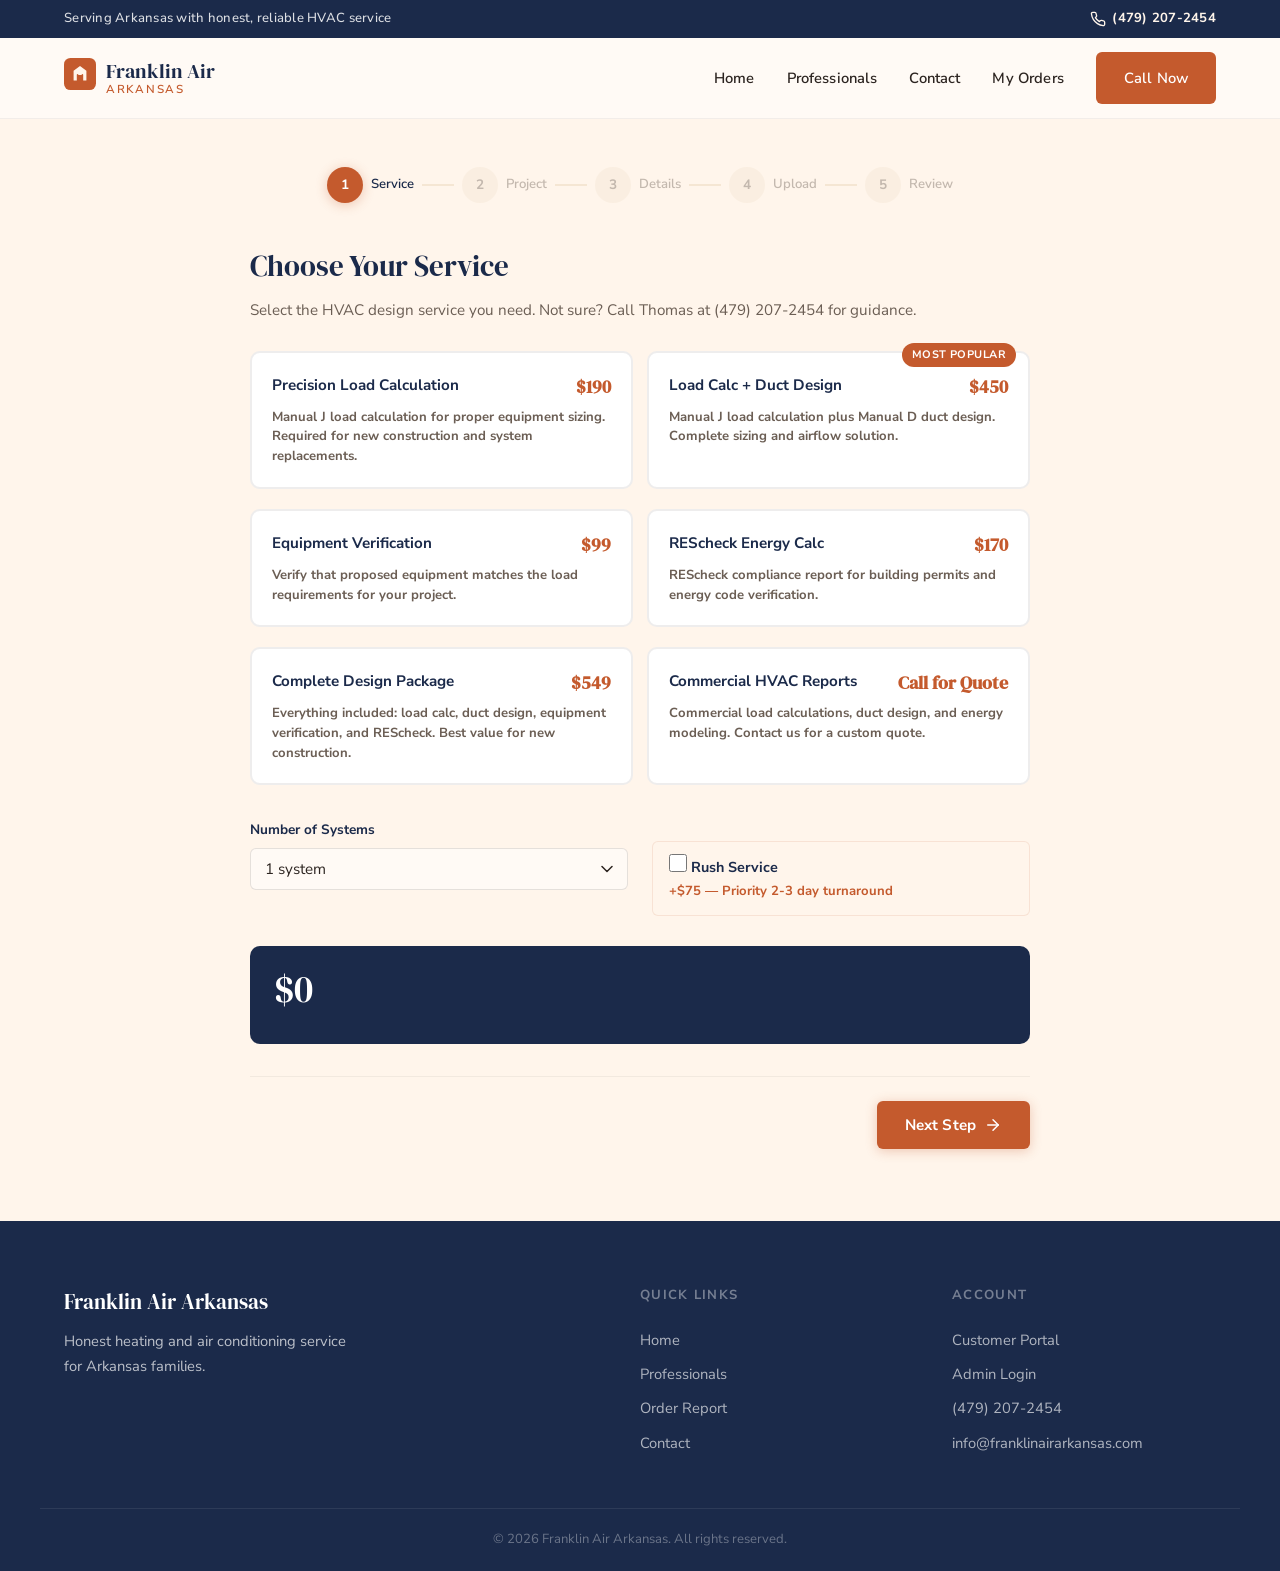
==== commit f8c3d365: "Update site navigation and CTAs to link to order wizard, customer portal, and admin - Hero CTA now l" ====
--- a/order.html
+++ b/order.html
@@ -56,10 +56,10 @@
                     <span></span><span></span><span></span>
                 </button>
                 <ul class="nav-links" id="navLinks">
-                    <li><a href="/#services">Services</a></li>
-                    <li><a href="/#why-us">Why Us</a></li>
+                    <li><a href="/">Home</a></li>
                     <li><a href="/professionals.html">Professionals</a></li>
                     <li><a href="/#contact">Contact</a></li>
+                    <li><a href="/portal/login.php">My Orders</a></li>
                     <li><a href="tel:+14792072454" class="btn btn-nav-cta">Call Now</a></li>
                 </ul>
             </div>
@@ -527,13 +527,15 @@
             </div>
             <div class="footer-links">
                 <h4>Quick Links</h4>
-                <a href="/#services">Services</a>
-                <a href="/#why-us">Why Us</a>
+                <a href="/">Home</a>
                 <a href="/professionals.html">Professionals</a>
+                <a href="/order.html">Order Report</a>
                 <a href="/#contact">Contact</a>
             </div>
             <div class="footer-contact">
-                <h4>Contact</h4>
+                <h4>Account</h4>
+                <a href="/portal/login.php">Customer Portal</a>
+                <a href="/admin/login.php">Admin Login</a>
                 <a href="tel:+14792072454">(479) 207-2454</a>
                 <a href="mailto:info&#64;franklinairarkansas.com">info&#64;franklinairarkansas.com</a>
             </div>
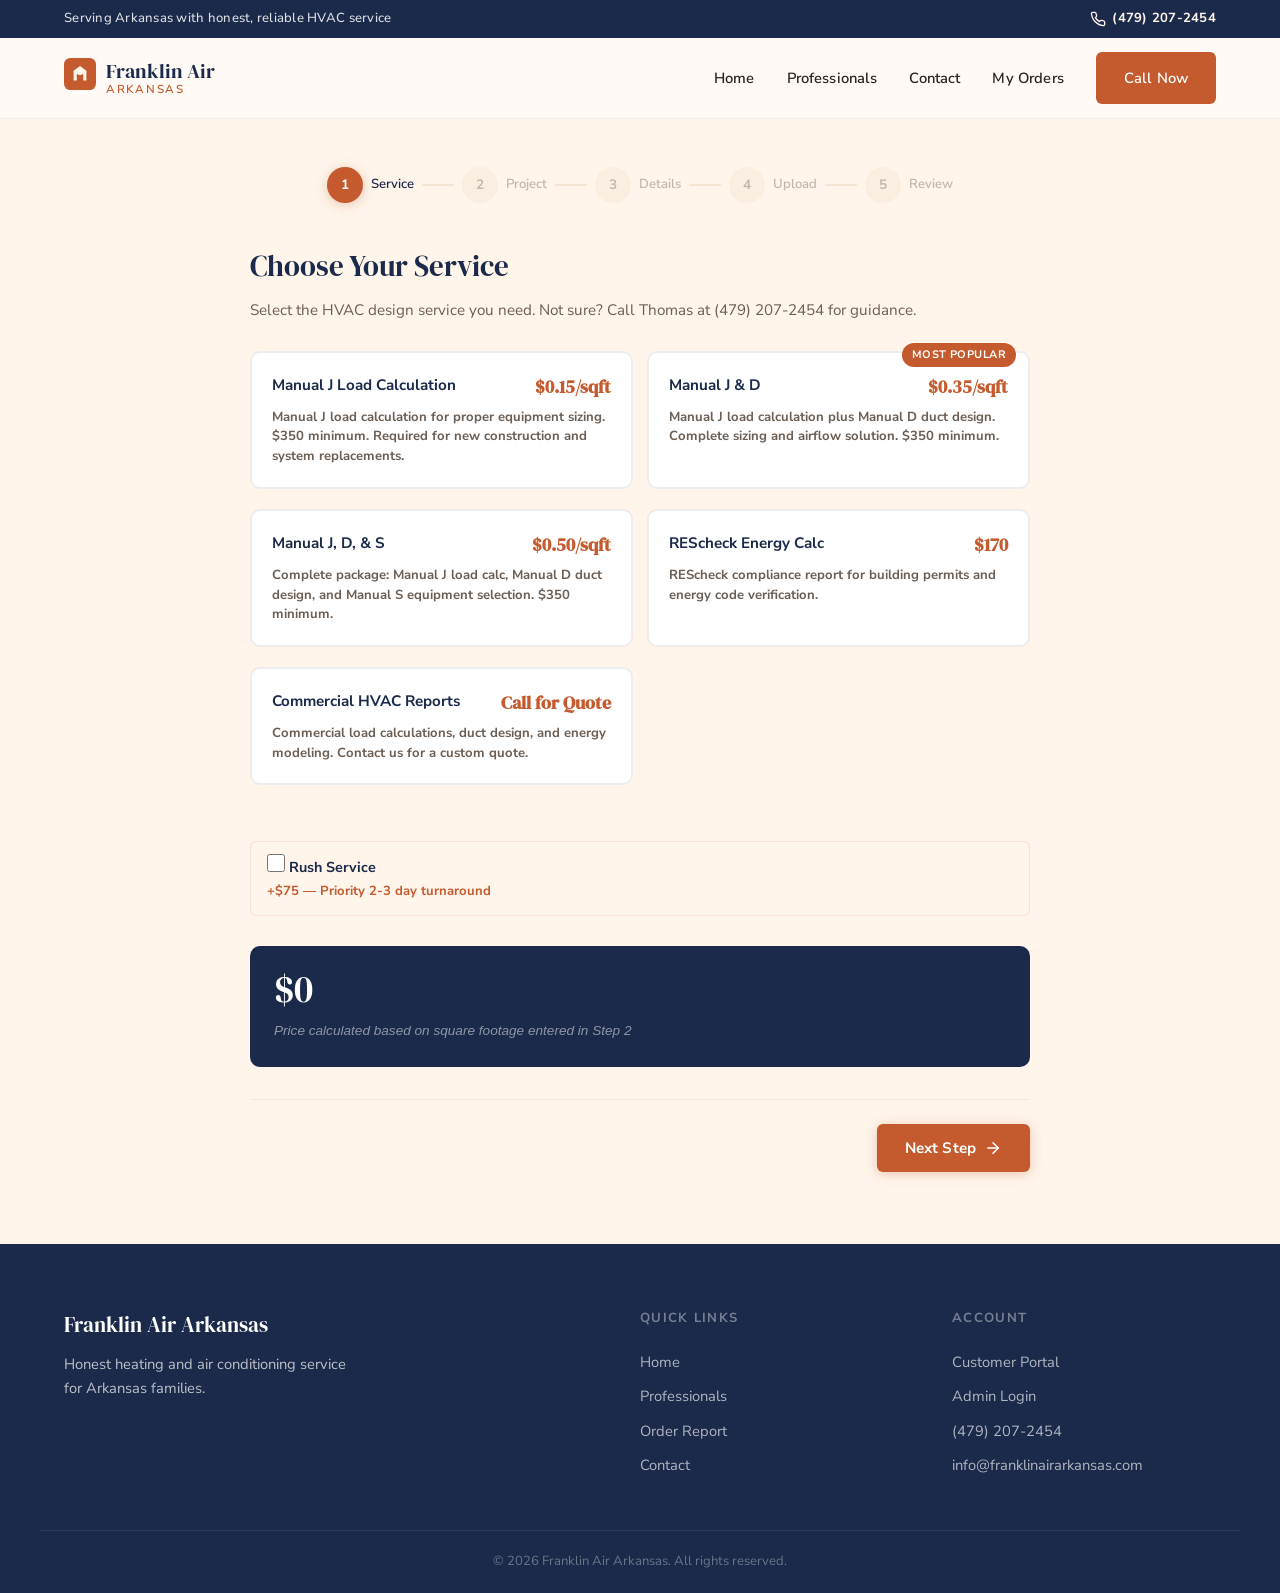
==== commit 3e535907: "Revamp services to Manual J/D/S with per-sqft pricing per Thomas's feedback Service naming changes: " ====
--- a/order.html
+++ b/order.html
@@ -107,31 +107,31 @@
 
                         <div class="service-options">
                             <label class="service-option">
-                                <input type="radio" name="service_type" value="load_calc">
+                                <input type="radio" name="service_type" value="manual_j">
                                 <div class="option-header">
-                                    <span class="option-name">Precision Load Calculation</span>
-                                    <span class="option-price">$190</span>
-                                </div>
-                                <div class="option-desc">Manual J load calculation for proper equipment sizing. Required for new construction and system replacements.</div>
+                                    <span class="option-name">Manual J Load Calculation</span>
+                                    <span class="option-price">$0.15/sqft</span>
+                                </div>
+                                <div class="option-desc">Manual J load calculation for proper equipment sizing. $350 minimum. Required for new construction and system replacements.</div>
                             </label>
 
                             <label class="service-option">
-                                <input type="radio" name="service_type" value="load_calc_duct">
+                                <input type="radio" name="service_type" value="manual_jd">
                                 <span class="option-popular">Most Popular</span>
                                 <div class="option-header">
-                                    <span class="option-name">Load Calc + Duct Design</span>
-                                    <span class="option-price">$450</span>
-                                </div>
-                                <div class="option-desc">Manual J load calculation plus Manual D duct design. Complete sizing and airflow solution.</div>
+                                    <span class="option-name">Manual J &amp; D</span>
+                                    <span class="option-price">$0.35/sqft</span>
+                                </div>
+                                <div class="option-desc">Manual J load calculation plus Manual D duct design. Complete sizing and airflow solution. $350 minimum.</div>
                             </label>
 
                             <label class="service-option">
-                                <input type="radio" name="service_type" value="equipment_verification">
+                                <input type="radio" name="service_type" value="manual_jds">
                                 <div class="option-header">
-                                    <span class="option-name">Equipment Verification</span>
-                                    <span class="option-price">$99</span>
-                                </div>
-                                <div class="option-desc">Verify that proposed equipment matches the load requirements for your project.</div>
+                                    <span class="option-name">Manual J, D, &amp; S</span>
+                                    <span class="option-price">$0.50/sqft</span>
+                                </div>
+                                <div class="option-desc">Complete package: Manual J load calc, Manual D duct design, and Manual S equipment selection. $350 minimum.</div>
                             </label>
 
                             <label class="service-option">
@@ -144,15 +144,6 @@
                             </label>
 
                             <label class="service-option">
-                                <input type="radio" name="service_type" value="complete_package">
-                                <div class="option-header">
-                                    <span class="option-name">Complete Design Package</span>
-                                    <span class="option-price">$549</span>
-                                </div>
-                                <div class="option-desc">Everything included: load calc, duct design, equipment verification, and REScheck. Best value for new construction.</div>
-                            </label>
-
-                            <label class="service-option">
                                 <input type="radio" name="service_type" value="commercial">
                                 <div class="option-header">
                                     <span class="option-name">Commercial HVAC Reports</span>
@@ -163,16 +154,6 @@
                         </div>
 
                         <div class="options-row">
-                            <div class="option-group">
-                                <label for="num_systems">Number of Systems</label>
-                                <select name="num_systems" id="num_systems">
-                                    <option value="1">1 system</option>
-                                    <option value="2">2 systems</option>
-                                    <option value="3">3 systems</option>
-                                    <option value="4">4 systems</option>
-                                    <option value="5">5 systems</option>
-                                </select>
-                            </div>
                             <div class="option-group">
                                 <label class="rush-toggle">
                                     <input type="checkbox" name="rush">
@@ -187,6 +168,7 @@
                         <div class="price-display">
                             <div class="price-amount" id="priceDisplay">$0</div>
                             <div class="price-breakdown" id="priceBreakdown"></div>
+                            <div class="price-note" id="priceNote">Price calculated based on square footage entered in Step 2</div>
                         </div>
                     </div>
 
@@ -194,6 +176,36 @@
                     <div class="wizard-step" data-step="2">
                         <h2>Project Information</h2>
                         <p class="step-desc">Tell us about the building. This information helps Thomas produce an accurate design report.</p>
+
+                        <div class="field-section">
+                            <h3>Client Information</h3>
+                        </div>
+
+                        <div class="form-row">
+                            <div class="form-group">
+                                <label for="customer_name">Client Name <span class="required">*</span></label>
+                                <input type="text" name="customer_name" id="customer_name" placeholder="Your full name" autocomplete="name">
+                            </div>
+                            <div class="form-group">
+                                <label for="customer_email">Email <span class="required">*</span></label>
+                                <input type="email" name="customer_email" id="customer_email" placeholder="you@example.com" autocomplete="email">
+                            </div>
+                        </div>
+
+                        <div class="form-row">
+                            <div class="form-group">
+                                <label for="customer_phone">Phone <span class="required">*</span></label>
+                                <input type="tel" name="customer_phone" id="customer_phone" placeholder="(479) 555-1234" autocomplete="tel">
+                            </div>
+                            <div class="form-group">
+                                <label for="customer_company">Company <span class="optional">(optional)</span></label>
+                                <input type="text" name="customer_company" id="customer_company" placeholder="Company name" autocomplete="organization">
+                            </div>
+                        </div>
+
+                        <div class="field-section">
+                            <h3>Property Address</h3>
+                        </div>
 
                         <div class="form-group">
                             <label for="project_type">Project Type <span class="required">*</span></label>
@@ -204,10 +216,6 @@
                                 <option value="addition">Addition / Renovation</option>
                                 <option value="commercial">Commercial</option>
                             </select>
-                        </div>
-
-                        <div class="field-section">
-                            <h3>Property Address</h3>
                         </div>
 
                         <div class="form-group">
@@ -247,155 +255,163 @@
                             <h3>Building Details</h3>
                         </div>
 
-                        <div class="form-row form-row-4">
+                        <div class="form-row">
                             <div class="form-group">
                                 <label for="sqft">Square Footage <span class="required">*</span></label>
                                 <input type="number" name="sqft" id="sqft" placeholder="2000" min="100" max="99999">
                             </div>
                             <div class="form-group">
-                                <label for="stories">Stories <span class="required">*</span></label>
-                                <select name="stories" id="stories">
-                                    <option value="">Select</option>
-                                    <option value="1">1</option>
-                                    <option value="1.5">1.5</option>
-                                    <option value="2">2</option>
-                                    <option value="2.5">2.5</option>
-                                    <option value="3">3</option>
+                                <label for="front_door_faces">Front Door Faces <span class="required">*</span></label>
+                                <select name="front_door_faces" id="front_door_faces">
+                                    <option value="">Select direction</option>
+                                    <option value="north">North</option>
+                                    <option value="south">South</option>
+                                    <option value="east">East</option>
+                                    <option value="west">West</option>
                                 </select>
                             </div>
-                            <div class="form-group">
-                                <label for="bedrooms">Bedrooms <span class="required">*</span></label>
-                                <select name="bedrooms" id="bedrooms">
-                                    <option value="">Select</option>
-                                    <option value="1">1</option>
-                                    <option value="2">2</option>
-                                    <option value="3">3</option>
-                                    <option value="4">4</option>
-                                    <option value="5">5</option>
-                                    <option value="6+">6+</option>
-                                </select>
-                            </div>
-                            <div class="form-group">
-                                <label for="bathrooms">Bathrooms <span class="required">*</span></label>
-                                <select name="bathrooms" id="bathrooms">
-                                    <option value="">Select</option>
-                                    <option value="1">1</option>
-                                    <option value="1.5">1.5</option>
-                                    <option value="2">2</option>
-                                    <option value="2.5">2.5</option>
-                                    <option value="3">3</option>
-                                    <option value="3.5">3.5</option>
-                                    <option value="4+">4+</option>
-                                </select>
-                            </div>
-                        </div>
-
-                        <div class="form-row">
-                            <div class="form-group">
-                                <label for="foundation">Foundation Type <span class="required">*</span></label>
-                                <select name="foundation" id="foundation">
-                                    <option value="">Select foundation</option>
-                                    <option value="slab">Slab on Grade</option>
-                                    <option value="crawlspace">Crawl Space</option>
-                                    <option value="basement">Basement</option>
-                                    <option value="pier">Pier and Beam</option>
-                                    <option value="mixed">Mixed / Combination</option>
-                                </select>
-                            </div>
-                            <div class="form-group" id="yearBuiltGroup" style="display:none;">
+                        </div>
+
+                        <div class="form-row" id="yearBuiltGroup" style="display:none;">
+                            <div class="form-group">
                                 <label for="year_built">Year Built <span class="optional">(optional)</span></label>
                                 <input type="number" name="year_built" id="year_built" placeholder="1995" min="1900" max="2030">
                             </div>
                         </div>
                     </div>
 
-                    <!-- Step 3: Additional Details -->
+                    <!-- Step 3: Building Details -->
                     <div class="wizard-step" data-step="3">
-                        <h2>Additional Details</h2>
-                        <p class="step-desc">These details help us produce the most accurate report. Fill in what you can.</p>
+                        <h2>Building Details</h2>
+                        <p class="step-desc">These details help us produce the most accurate report. Fill in what you can &mdash; we can work with partial information.</p>
 
                         <div id="loadCalcFields">
                             <div class="field-section">
-                                <h3>Building Envelope</h3>
-                                <p>Information about insulation, windows, and construction</p>
+                                <h3>Floor</h3>
+                            </div>
+
+                            <div class="form-group">
+                                <label for="floor_material">Floor Material <span class="optional">(optional)</span></label>
+                                <select name="floor_material" id="floor_material">
+                                    <option value="">Select floor type</option>
+                                    <option value="slab">Slab on Grade</option>
+                                    <option value="enclosed_crawl">Enclosed Crawl Space / Basement</option>
+                                    <option value="open_crawl">Open Crawl Space / Basement</option>
+                                    <option value="basement">Basement</option>
+                                </select>
+                            </div>
+
+                            <div class="field-section">
+                                <h3>Roof &amp; Ceiling</h3>
                             </div>
 
                             <div class="form-row">
                                 <div class="form-group">
-                                    <label for="wall_insulation">Wall Insulation <span class="optional">(optional)</span></label>
-                                    <select name="wall_insulation" id="wall_insulation">
-                                        <option value="">Not sure / Unknown</option>
-                                        <option value="r13">R-13 (2x4 walls)</option>
-                                        <option value="r19">R-19 (2x6 walls)</option>
-                                        <option value="r21">R-21 (2x6 high-density)</option>
-                                        <option value="spray_foam">Spray Foam</option>
-                                        <option value="none">None / Uninsulated</option>
+                                    <label for="roof_ceiling_material">Roof/Ceiling Material <span class="optional">(optional)</span></label>
+                                    <select name="roof_ceiling_material" id="roof_ceiling_material">
+                                        <option value="">Select type</option>
+                                        <option value="attic_floor">Under attic with insulation on attic floor</option>
+                                        <option value="roof_deck">Roof deck with insulation under decking</option>
+                                        <option value="foam_encapsulated">Foam encapsulated roof joist</option>
                                     </select>
                                 </div>
                                 <div class="form-group">
-                                    <label for="attic_insulation">Attic Insulation <span class="optional">(optional)</span></label>
-                                    <select name="attic_insulation" id="attic_insulation">
-                                        <option value="">Not sure / Unknown</option>
-                                        <option value="r30">R-30</option>
-                                        <option value="r38">R-38</option>
-                                        <option value="r49">R-49</option>
-                                        <option value="spray_foam">Spray Foam</option>
-                                        <option value="none">None / Uninsulated</option>
+                                    <label for="roofing_type">Roofing Type <span class="optional">(optional)</span></label>
+                                    <select name="roofing_type" id="roofing_type">
+                                        <option value="">Select type</option>
+                                        <option value="dark_metal">Dark Metal</option>
+                                        <option value="light_metal">Light Metal</option>
+                                        <option value="dark_shingles">Dark Shingles</option>
+                                        <option value="light_shingles">Light Shingles</option>
+                                        <option value="tile_slate">Tile / Slate</option>
                                     </select>
                                 </div>
                             </div>
 
+                            <div class="form-group">
+                                <label for="roof_insulation">Roof Insulation R-Value <span class="optional">(optional)</span></label>
+                                <input type="number" name="roof_insulation" id="roof_insulation" placeholder="e.g., 38" min="0" max="60" style="max-width:180px;">
+                                <span class="field-hint">Enter R-0 through R-60</span>
+                            </div>
+
+                            <div class="field-section">
+                                <h3>Walls</h3>
+                            </div>
+
                             <div class="form-row">
                                 <div class="form-group">
-                                    <label for="window_type">Window Type <span class="optional">(optional)</span></label>
-                                    <select name="window_type" id="window_type">
-                                        <option value="">Not sure / Unknown</option>
-                                        <option value="single">Single Pane</option>
-                                        <option value="double">Double Pane</option>
-                                        <option value="double_lowe">Double Pane Low-E</option>
-                                        <option value="triple">Triple Pane</option>
+                                    <label for="wall_material">Wall Material <span class="optional">(optional)</span></label>
+                                    <select name="wall_material" id="wall_material">
+                                        <option value="">Select type</option>
+                                        <option value="frame">Frame</option>
+                                        <option value="basement">Basement</option>
+                                        <option value="block">Block</option>
                                     </select>
                                 </div>
                                 <div class="form-group">
-                                    <label for="garage">Garage <span class="optional">(optional)</span></label>
-                                    <select name="garage" id="garage">
-                                        <option value="">Select</option>
-                                        <option value="none">No Garage</option>
-                                        <option value="attached">Attached</option>
-                                        <option value="detached">Detached</option>
+                                    <label for="wall_thickness">Wall Thickness <span class="optional">(optional)</span></label>
+                                    <select name="wall_thickness" id="wall_thickness">
+                                        <option value="">Select thickness</option>
+                                        <option value="4in">4 in</option>
+                                        <option value="6in">6 in</option>
+                                        <option value="8in">8 in</option>
+                                        <option value="10in">10 in</option>
+                                        <option value="custom">Custom</option>
                                     </select>
                                 </div>
                             </div>
-                        </div>
-
-                        <div id="equipmentFields" style="display:none;">
+
+                            <div class="form-row">
+                                <div class="form-group">
+                                    <label for="wall_insulation_type">Wall Insulation Type <span class="optional">(optional)</span></label>
+                                    <select name="wall_insulation_type" id="wall_insulation_type">
+                                        <option value="">Select type</option>
+                                        <option value="fiberglass">Fiberglass</option>
+                                        <option value="open_cell_foam">Open Cell Foam</option>
+                                        <option value="closed_cell_foam">Closed Cell Foam</option>
+                                    </select>
+                                </div>
+                                <div class="form-group">
+                                    <label for="wall_insulation">Wall Insulation R-Value <span class="optional">(optional)</span></label>
+                                    <input type="number" name="wall_insulation" id="wall_insulation" placeholder="e.g., 13" min="0" max="60" style="max-width:180px;">
+                                    <span class="field-hint">Enter R-0 through R-60</span>
+                                </div>
+                            </div>
+
+                            <div class="form-group">
+                                <label for="siding_type">Siding Type <span class="optional">(optional)</span></label>
+                                <select name="siding_type" id="siding_type">
+                                    <option value="">Select type</option>
+                                    <option value="brick">Brick</option>
+                                    <option value="siding">Siding</option>
+                                </select>
+                            </div>
+
                             <div class="field-section">
-                                <h3>Equipment Information</h3>
-                                <p>Details about the proposed or existing equipment</p>
+                                <h3>Windows &amp; Doors</h3>
                             </div>
 
                             <div class="form-row">
                                 <div class="form-group">
-                                    <label for="equipment_brand">Equipment Brand <span class="optional">(optional)</span></label>
-                                    <input type="text" name="equipment_brand" id="equipment_brand" placeholder="e.g., Carrier, Trane, Lennox">
-                                </div>
-                                <div class="form-group">
-                                    <label for="equipment_model">Model Number <span class="optional">(optional)</span></label>
-                                    <input type="text" name="equipment_model" id="equipment_model" placeholder="Model number">
-                                </div>
-                            </div>
-
-                            <div class="form-group">
-                                <label for="equipment_tonnage">Proposed Tonnage <span class="optional">(optional)</span></label>
-                                <select name="equipment_tonnage" id="equipment_tonnage">
-                                    <option value="">Not sure</option>
-                                    <option value="1.5">1.5 Ton</option>
-                                    <option value="2">2 Ton</option>
-                                    <option value="2.5">2.5 Ton</option>
-                                    <option value="3">3 Ton</option>
-                                    <option value="3.5">3.5 Ton</option>
-                                    <option value="4">4 Ton</option>
-                                    <option value="5">5 Ton</option>
+                                    <label for="glass_u_value">Glass U-Value <span class="optional">(optional)</span></label>
+                                    <input type="number" name="glass_u_value" id="glass_u_value" placeholder="e.g., 0.30" min="0" max="2.0" step="0.01" style="max-width:180px;">
+                                    <span class="field-hint">0 through 2.0</span>
+                                </div>
+                                <div class="form-group">
+                                    <label for="glass_shgc">Glass SHGC <span class="optional">(optional)</span></label>
+                                    <input type="number" name="glass_shgc" id="glass_shgc" placeholder="e.g., 0.25" min="0" max="1.0" step="0.01" style="max-width:180px;">
+                                    <span class="field-hint">0 through 1.0</span>
+                                </div>
+                            </div>
+
+                            <div class="form-group">
+                                <label for="exterior_door">Exterior Door Type <span class="optional">(optional)</span></label>
+                                <select name="exterior_door" id="exterior_door">
+                                    <option value="">Select type</option>
+                                    <option value="poly_core">Poly Core</option>
+                                    <option value="solid_wood">Solid Wood</option>
+                                    <option value="metal_fiberglass">Metal with Fiberglass Core</option>
+                                    <option value="metal_poly">Metal with Poly Core</option>
                                 </select>
                             </div>
                         </div>
@@ -432,7 +448,7 @@
                     <!-- Step 4: File Upload -->
                     <div class="wizard-step" data-step="4">
                         <h2>Upload Floor Plans</h2>
-                        <p class="step-desc">Upload your floor plans, blueprints, or building drawings. PDF files work best. You can also email them later.</p>
+                        <p class="step-desc">Upload your floor plans, blueprints, or building drawings. PDF and DWG files work best. You can also email them later.</p>
 
                         <div class="file-dropzone" id="fileDropzone">
                             <div class="drop-icon">
@@ -443,8 +459,8 @@
                                 </svg>
                             </div>
                             <div class="drop-text">Drop files here or click to browse</div>
-                            <div class="drop-hint">PDF, JPG, or PNG up to 10MB each (max 5 files)</div>
-                            <input type="file" id="fileInput" accept=".pdf,.jpg,.jpeg,.png,.gif,.webp" multiple style="display:none;">
+                            <div class="drop-hint">PDF, DWG, JPG, or PNG up to 10MB each (max 5 files)</div>
+                            <input type="file" id="fileInput" accept=".pdf,.dwg,.jpg,.jpeg,.png,.gif,.webp" multiple style="display:none;">
                         </div>
 
                         <div class="file-list" id="fileList"></div>
@@ -458,35 +474,9 @@
                     <!-- Step 5: Review & Submit -->
                     <div class="wizard-step" data-step="5">
                         <h2>Review &amp; Submit</h2>
-                        <p class="step-desc">Review your order details, provide your contact information, and submit.</p>
+                        <p class="step-desc">Review your order details and submit.</p>
 
                         <div class="review-summary" id="reviewSummary"></div>
-
-                        <div class="field-section">
-                            <h3>Your Information</h3>
-                        </div>
-
-                        <div class="form-row">
-                            <div class="form-group">
-                                <label for="customer_name">Full Name <span class="required">*</span></label>
-                                <input type="text" name="customer_name" id="customer_name" placeholder="Your full name" autocomplete="name">
-                            </div>
-                            <div class="form-group">
-                                <label for="customer_email">Email <span class="required">*</span></label>
-                                <input type="email" name="customer_email" id="customer_email" placeholder="you@example.com" autocomplete="email">
-                            </div>
-                        </div>
-
-                        <div class="form-row">
-                            <div class="form-group">
-                                <label for="customer_phone">Phone <span class="required">*</span></label>
-                                <input type="tel" name="customer_phone" id="customer_phone" placeholder="(479) 555-1234" autocomplete="tel">
-                            </div>
-                            <div class="form-group">
-                                <label for="customer_company">Company <span class="optional">(optional)</span></label>
-                                <input type="text" name="customer_company" id="customer_company" placeholder="Company name" autocomplete="organization">
-                            </div>
-                        </div>
 
                         <div class="terms-check">
                             <input type="checkbox" name="terms" id="terms">
